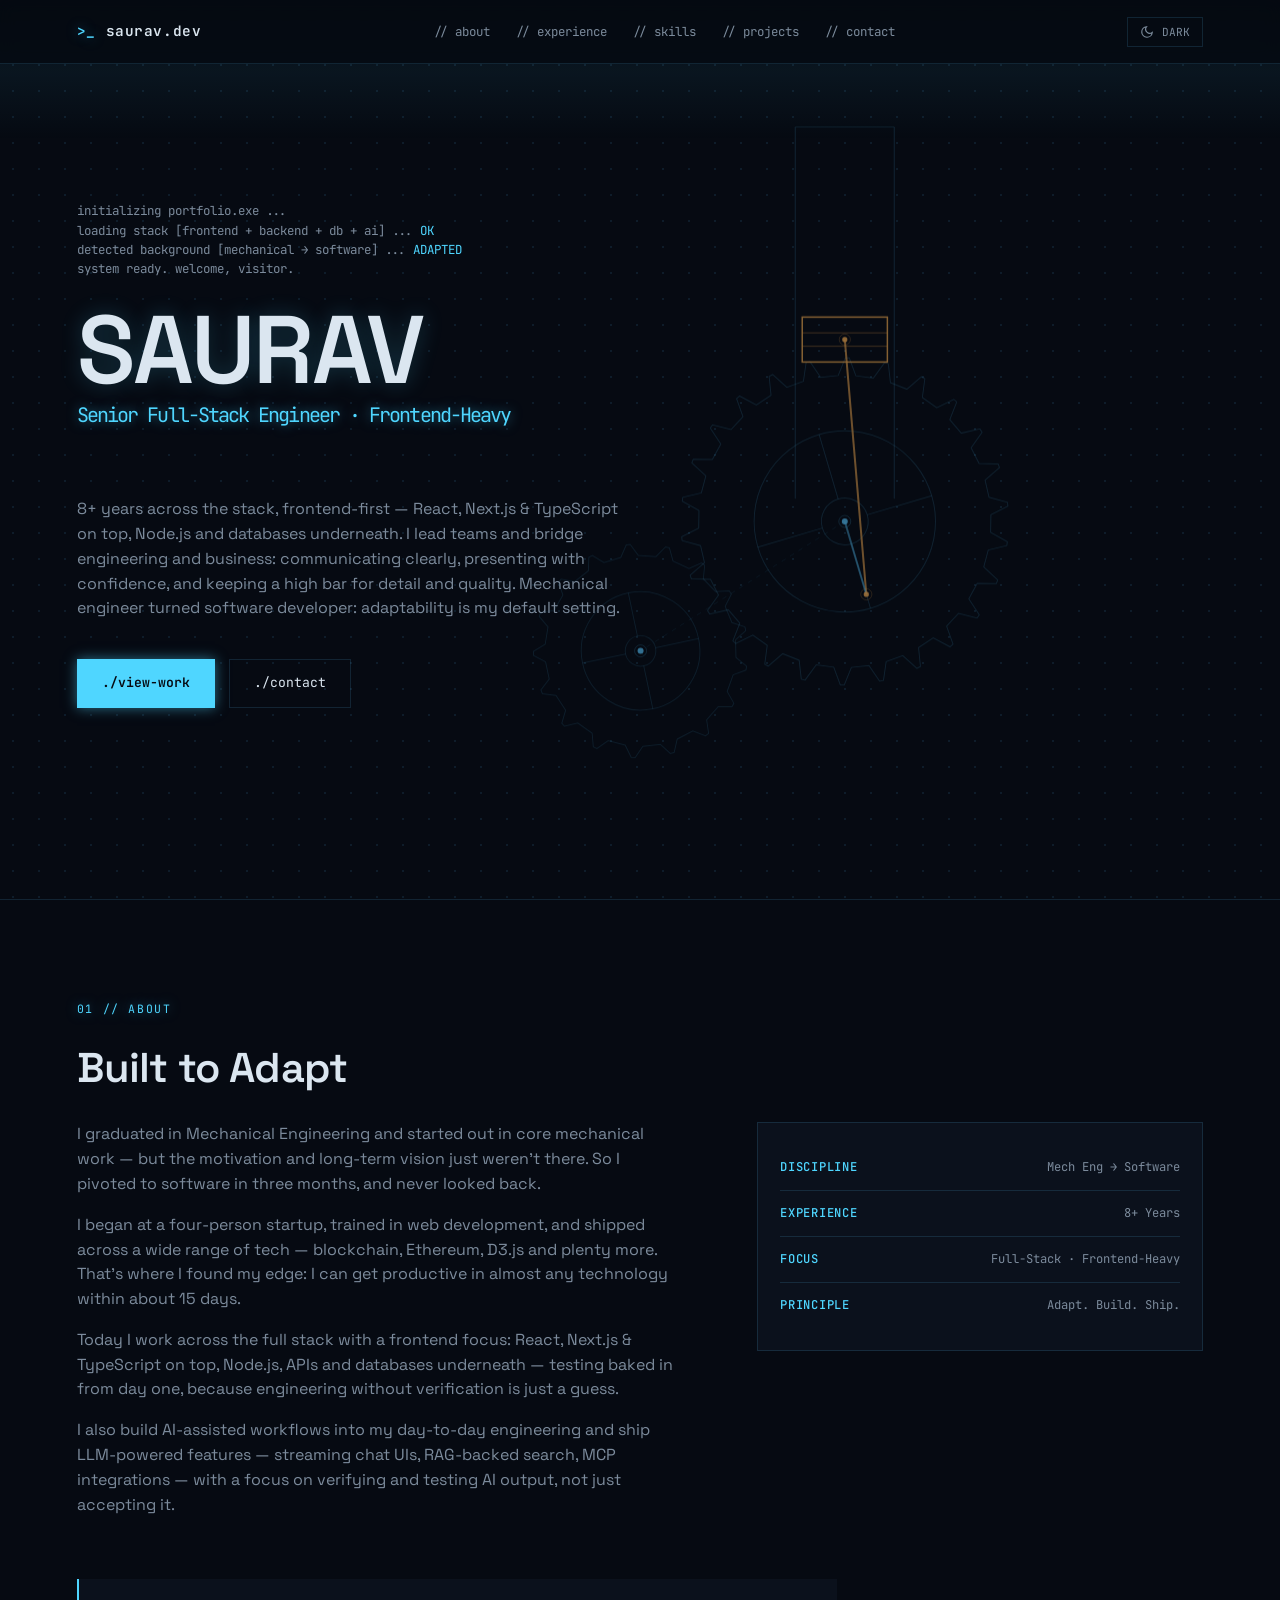
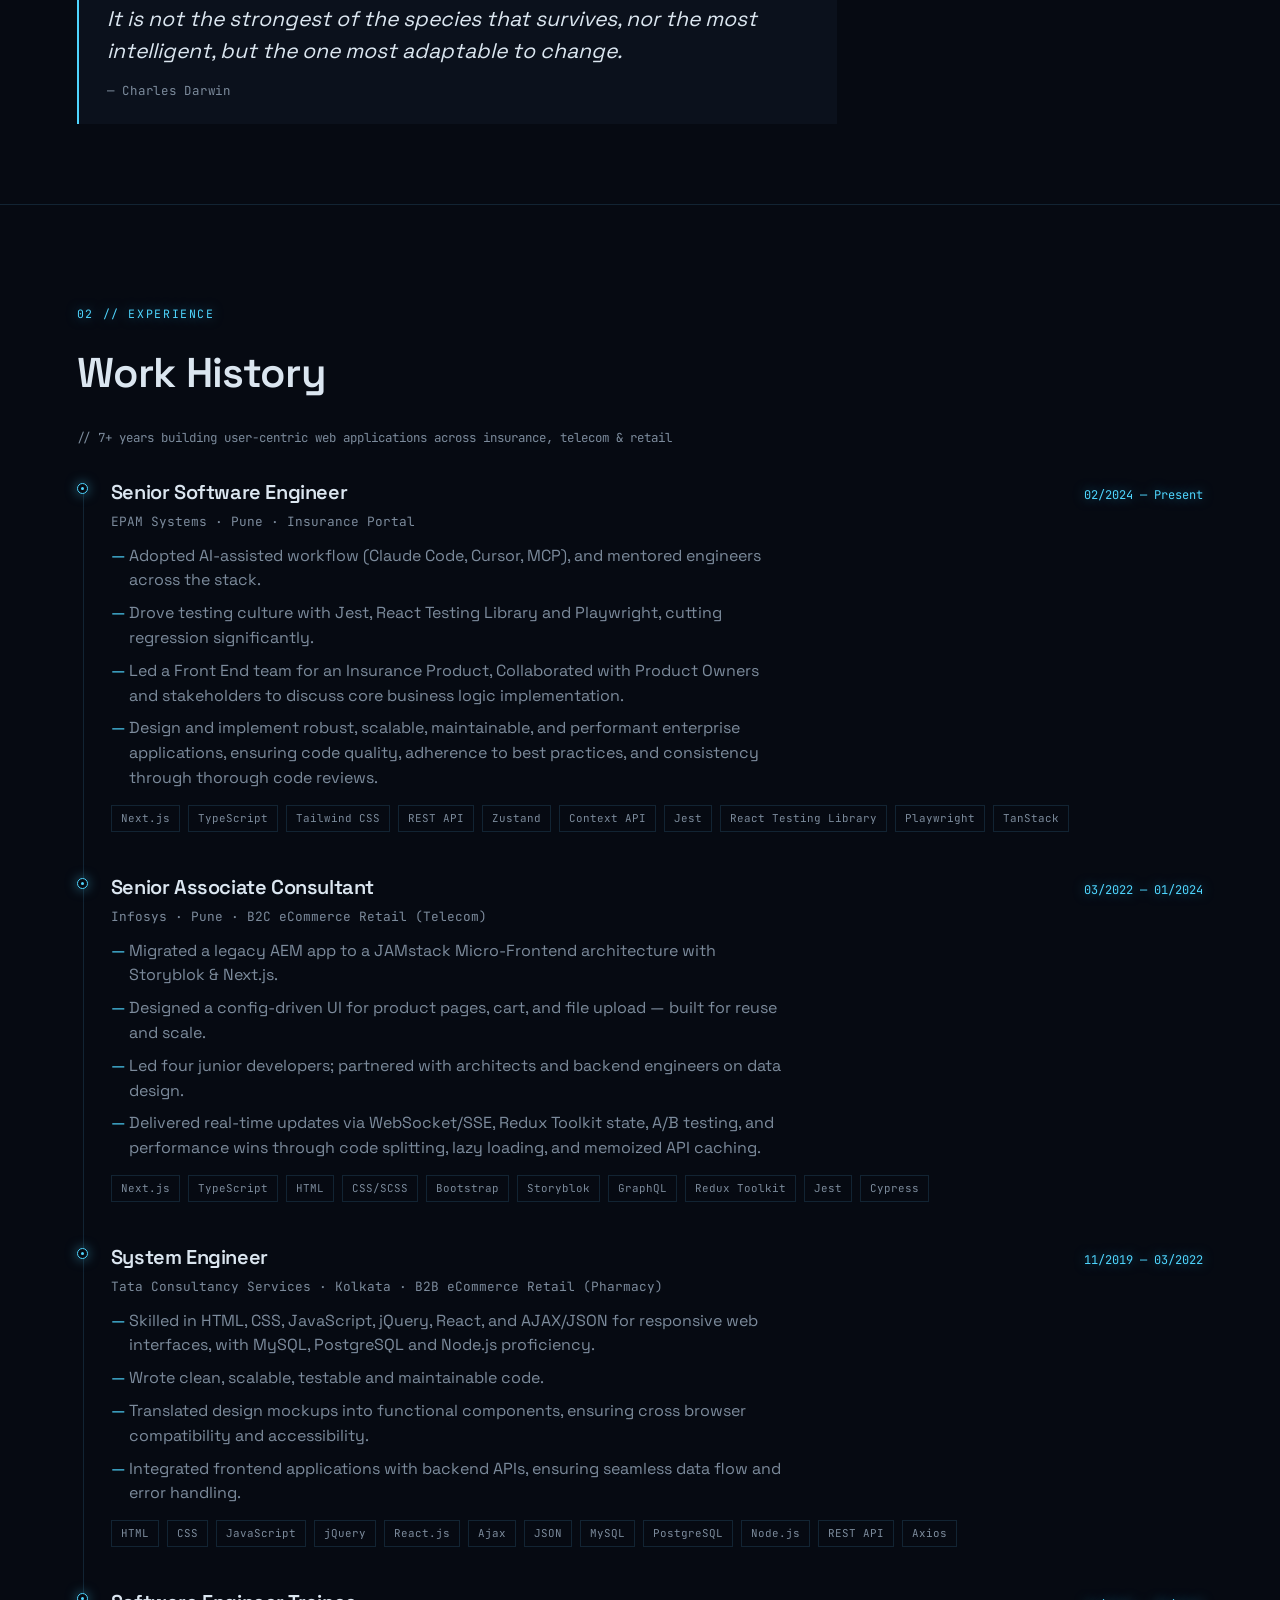
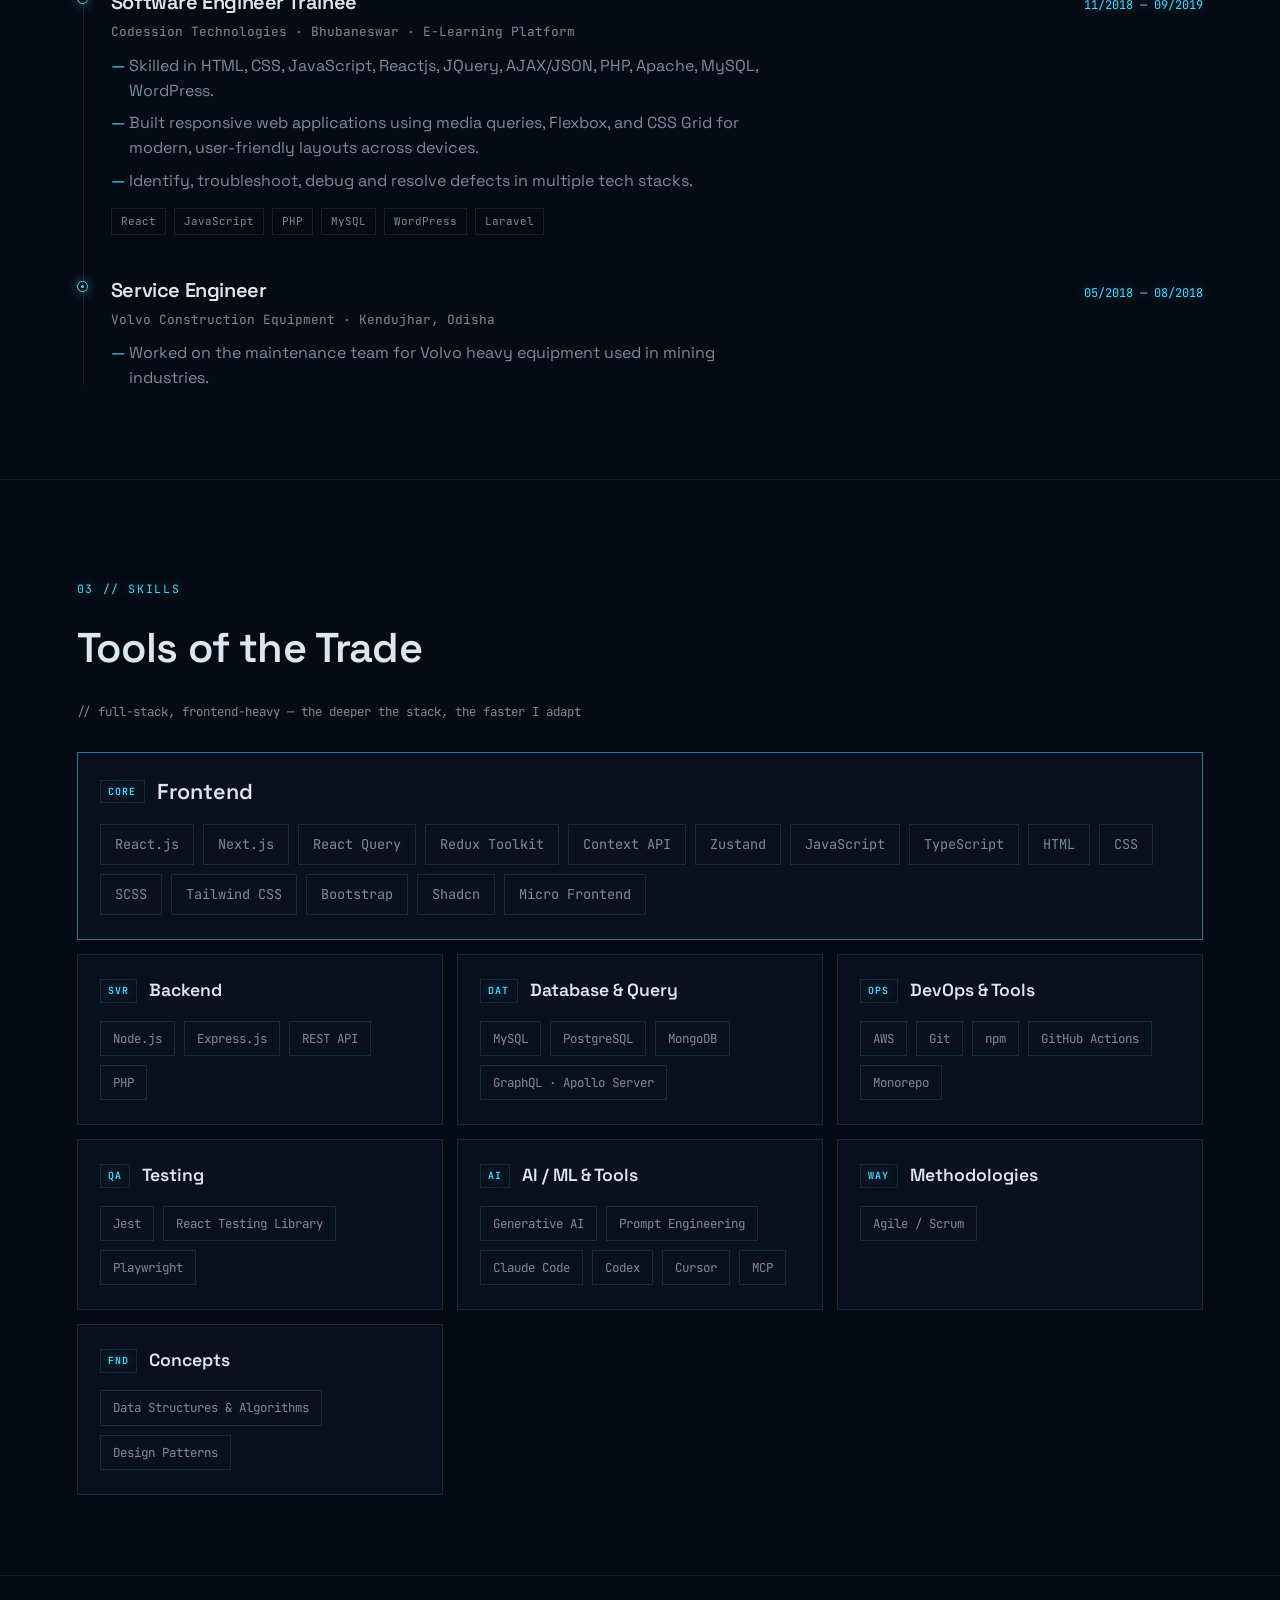
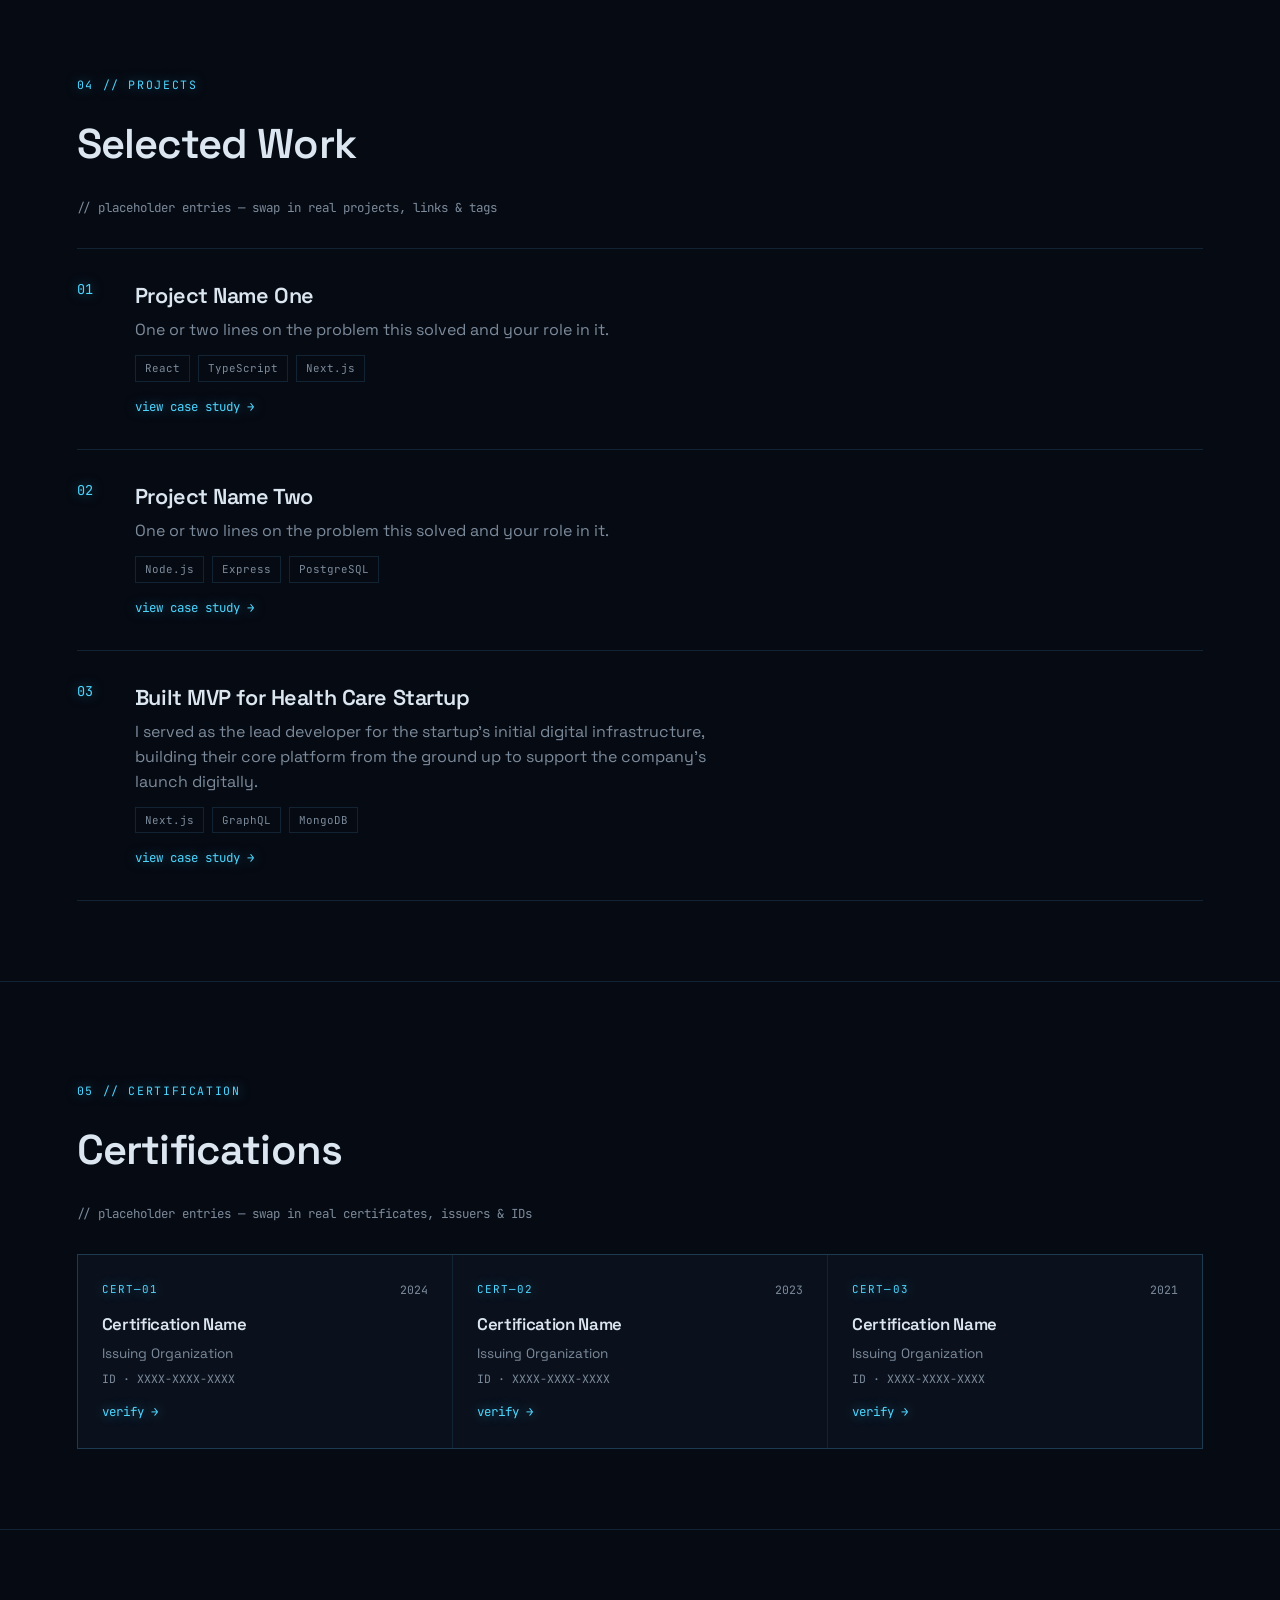
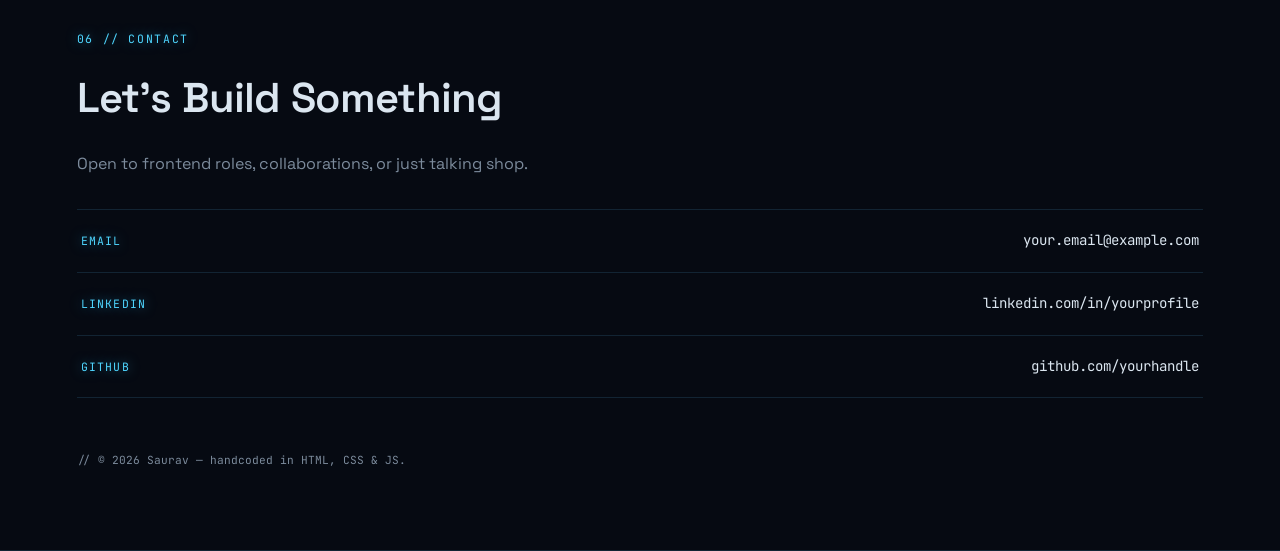
==== index.html @ 18bbf9b5 "Portfolio V2" ====
<!DOCTYPE html>
<html lang="en" data-theme="dark">
<head>
<meta charset="UTF-8">
<meta name="viewport" content="width=device-width, initial-scale=1.0">
<title>Saurav — Senior Full-Stack Engineer</title>
<link rel="preconnect" href="https://fonts.googleapis.com">
<link rel="preconnect" href="https://fonts.gstatic.com" crossorigin>
<link href="https://fonts.googleapis.com/css2?family=Space+Grotesk:wght@400;500;600;700&family=JetBrains+Mono:wght@400;500;600;700&display=swap" rel="stylesheet">
<link rel="stylesheet" href="css/main.css">
</head>
<body>

<div id="cad-grid"></div>
<div id="scanline"></div>

<div class="topbar">
  <span class="brand"><span class="prompt">&gt;_</span> saurav.dev</span>
  <nav class="nav-links">
    <a href="#about">// about</a>
    <a href="#experience">// experience</a>
    <a href="#skills">// skills</a>
    <a href="#projects">// projects</a>
    <a href="#contact">// contact</a>
  </nav>
  <div class="topbar-actions">
    <button class="nav-toggle" id="navToggle" aria-label="Open menu" aria-expanded="false">
      <span></span><span></span><span></span>
    </button>
    <button type="button" class="toggle" id="themeToggle" aria-label="Toggle theme">
      <svg class="icon moon" viewBox="0 0 24 24" fill="none" stroke="currentColor" stroke-width="2"><path d="M21 12.8A9 9 0 1 1 11.2 3 7 7 0 0 0 21 12.8z"/></svg>
      <svg class="icon sun" viewBox="0 0 24 24" fill="none" stroke="currentColor" stroke-width="2"><circle cx="12" cy="12" r="4"/><path d="M12 2v2M12 20v2M4.9 4.9l1.4 1.4M17.7 17.7l1.4 1.4M2 12h2M20 12h2M4.9 19.1l1.4-1.4M17.7 6.3l1.4-1.4"/></svg>
      <span id="themeLabel">DARK</span>
    </button>
  </div>
</div>

<main>
    <section id="hero" class="section hero">
      <canvas id="rain" aria-hidden="true"></canvas>
      <div class="boot reveal in">
        <span class="boot-line bl1">initializing portfolio.exe ...</span>
        <span class="boot-line bl2">loading stack [frontend + backend + db + ai] ... <span class="ok">OK</span></span>
        <span class="boot-line bl3">detected background [mechanical → software] ... <span class="ok">ADAPTED</span></span>
        <span class="boot-line bl4">system ready. welcome, visitor.</span>
      </div>
      <h1 class="reveal in">
        SAURAV
        <span class="role">Senior Full-Stack Engineer · Frontend-Heavy</span>
      </h1>
      <div class="hero-line reveal in cssType" aria-hidden="true">
        <span class="tw tw1">const engineer = { adaptable: true, stack: "full" };</span>
        <span class="tw tw2">from mechanical systems to software systems.</span>
        <span class="tw tw3">frontend-heavy / full-stack / built to adapt</span>
      </div>
      <p class="sr-only">Mechanical engineer turned software engineer — adaptable, full-stack, frontend-heavy.</p>
      <p class="hero-desc reveal in">
        8+ years across the stack, frontend-first — React, Next.js &amp; TypeScript on top,
        Node.js and databases underneath. I lead teams and bridge engineering and business:
        communicating clearly, presenting with confidence, and keeping a high bar for detail
        and quality. Mechanical engineer turned software developer: adaptability is my default setting.
      </p>
      <div class="actions reveal in">
        <a href="#projects" class="btn btn-solid">./view-work</a>
        <a href="#contact" class="btn btn-ghost">./contact</a>
      </div>
    </section>

    <section id="about" class="section">
      <span class="tag reveal">01 // ABOUT</span>
      <h2 class="reveal section-h">Built to Adapt</h2>
      <div class="about-grid">
        <div class="about-text reveal">
          <p>I graduated in Mechanical Engineering and started out in core mechanical work — but the motivation and long-term vision just weren't there. So I pivoted to software in three months, and never looked back.</p>
          <p>I began at a four-person startup, trained in web development, and shipped across a wide range of tech — blockchain, Ethereum, D3.js and plenty more. That's where I found my edge: I can get productive in almost any technology within about 15 days.</p>
          <p>Today I work across the full stack with a frontend focus: React, Next.js &amp; TypeScript on top, Node.js, APIs and databases underneath — testing baked in from day one, because engineering without verification is just a guess.</p>
          <p>I also build AI-assisted workflows into my day-to-day engineering and ship LLM-powered features — streaming chat UIs, RAG-backed search, MCP integrations — with a focus on verifying and testing AI output, not just accepting it.</p>
        </div>
        <div class="spec-box reveal">
          <div class="spec-row"><b>DISCIPLINE</b><span>Mech Eng → Software</span></div>
          <div class="spec-row"><b>EXPERIENCE</b><span>8+ Years</span></div>
          <div class="spec-row"><b>FOCUS</b><span>Full-Stack · Frontend-Heavy</span></div>
          <div class="spec-row"><b>PRINCIPLE</b><span>Adapt. Build. Ship.</span></div>
        </div>
      </div>
      <figure class="about-quote reveal">
        <blockquote>It is not the strongest of the species that survives, nor the most intelligent, but the one most adaptable to change.</blockquote>
        <figcaption>— Charles Darwin</figcaption>
      </figure>
    </section>

    <section id="experience" class="section">
      <span class="tag reveal">02 // EXPERIENCE</span>
      <h2 class="reveal section-h">Work History</h2>
      <p class="section-note reveal">// 7+ years building user-centric web applications across insurance, telecom &amp; retail</p>
      <div class="timeline">
        <article class="tl-item reveal">
          <div class="tl-node"></div>
          <div class="tl-head">
            <h3>Senior Software Engineer</h3>
            <span class="tl-date">02/2024 — Present</span>
          </div>
          <span class="tl-company">EPAM Systems · Pune · Insurance Portal</span>
          <ul class="tl-points">
            <li>Adopted AI-assisted workflow (Claude Code, Cursor, MCP), and mentored engineers across the stack.</li>
            <li>Drove testing culture with Jest, React Testing Library and Playwright, cutting regression significantly.</li>
            <li>Led a Front End team for an Insurance Product, Collaborated with Product Owners and stakeholders to discuss core business logic implementation.</li>
            <li>Design and implement robust, scalable, maintainable, and performant enterprise applications, ensuring code quality, adherence to best practices, and consistency through thorough code reviews.</li>
          </ul>
          <div class="chips">
            <span>Next.js</span><span>TypeScript</span><span>Tailwind CSS</span><span>REST API</span><span>Zustand</span><span>Context API</span><span>Jest</span><span>React Testing Library</span><span>Playwright</span><span>TanStack</span>
          </div>
        </article>
        <article class="tl-item reveal">
          <div class="tl-node"></div>
          <div class="tl-head">
            <h3>Senior Associate Consultant</h3>
            <span class="tl-date">03/2022 — 01/2024</span>
          </div>
          <span class="tl-company">Infosys · Pune · B2C eCommerce Retail (Telecom)</span>
          <ul class="tl-points">
            <li>Migrated a legacy AEM app to a JAMstack Micro-Frontend architecture with Storyblok &amp; Next.js.</li>
            <li>Designed a config-driven UI for product pages, cart, and file upload — built for reuse and scale.</li>
            <li>Led four junior developers; partnered with architects and backend engineers on data design.</li>
            <li>Delivered real-time updates via WebSocket/SSE, Redux Toolkit state, A/B testing, and performance wins through code splitting, lazy loading, and memoized API caching.</li>
          </ul>
          <div class="chips">
            <span>Next.js</span><span>TypeScript</span><span>HTML</span><span>CSS/SCSS</span><span>Bootstrap</span><span>Storyblok</span><span>GraphQL</span><span>Redux Toolkit</span><span>Jest</span><span>Cypress</span>
          </div>
        </article>
        <article class="tl-item reveal">
          <div class="tl-node"></div>
          <div class="tl-head">
            <h3>System Engineer</h3>
            <span class="tl-date">11/2019 — 03/2022</span>
          </div>
          <span class="tl-company">Tata Consultancy Services · Kolkata · B2B eCommerce Retail (Pharmacy)</span>
          <ul class="tl-points">
            <li>Skilled in HTML, CSS, JavaScript, jQuery, React, and AJAX/JSON for responsive web interfaces, with MySQL, PostgreSQL and Node.js proficiency.</li>
            <li>Wrote clean, scalable, testable and maintainable code.</li>
            <li>Translated design mockups into functional components, ensuring cross browser compatibility and accessibility.</li>
            <li>Integrated frontend applications with backend APIs, ensuring seamless data flow and error handling.</li>
          </ul>
          <div class="chips">
            <span>HTML</span><span>CSS</span><span>JavaScript</span><span>jQuery</span><span>React.js</span><span>Ajax</span><span>JSON</span><span>MySQL</span><span>PostgreSQL</span><span>Node.js</span><span>REST API</span><span>Axios</span>
          </div>
        </article>
        <article class="tl-item reveal">
          <div class="tl-node"></div>
          <div class="tl-head">
            <h3>Software Engineer Trainee</h3>
            <span class="tl-date">11/2018 — 09/2019</span>
          </div>
          <span class="tl-company">Codession Technologies · Bhubaneswar · E-Learning Platform</span>
          <ul class="tl-points">
            <li>Skilled in HTML, CSS, JavaScript, Reactjs, JQuery, AJAX/JSON, PHP, Apache, MySQL, WordPress.</li>
            <li>Built responsive web applications using media queries, Flexbox, and CSS Grid for modern, user-friendly layouts across devices.</li>
            <li>Identify, troubleshoot, debug and resolve defects in multiple tech stacks.</li>
          </ul>
          <div class="chips">
            <span>React</span><span>JavaScript</span><span>PHP</span><span>MySQL</span><span>WordPress</span><span>Laravel</span>
          </div>
        </article>
        <article class="tl-item reveal">
          <div class="tl-node"></div>
          <div class="tl-head">
            <h3>Service Engineer</h3>
            <span class="tl-date">05/2018 — 08/2018</span>
          </div>
          <span class="tl-company">Volvo Construction Equipment · Kendujhar, Odisha</span>
          <ul class="tl-points">
            <li>Worked on the maintenance team for Volvo heavy equipment used in mining industries.</li>
          </ul>
        </article>
      </div>
    </section>

    <section id="skills" class="section">
      <span class="tag reveal">03 // SKILLS</span>
      <h2 class="reveal section-h">Tools of the Trade</h2>
      <p class="section-note reveal">// full-stack, frontend-heavy — the deeper the stack, the faster I adapt</p>
      <div class="cat cat-featured reveal">
        <div class="cat-label"><span class="cat-tag">CORE</span>Frontend</div>
        <div class="cat-chips">
          <span>React.js</span><span>Next.js</span><span>React Query</span><span>Redux Toolkit</span><span>Context API</span><span>Zustand</span>
          <span>JavaScript</span><span>TypeScript</span><span>HTML</span><span>CSS</span><span>SCSS</span><span>Tailwind CSS</span><span>Bootstrap</span><span>Shadcn</span><span>Micro Frontend</span>
        </div>
      </div>
      <div class="cat-grid">
        <div class="cat reveal">
          <div class="cat-label"><span class="cat-tag">SVR</span>Backend</div>
          <div class="cat-chips"><span>Node.js</span><span>Express.js</span><span>REST API</span><span>PHP</span></div>
        </div>
        <div class="cat reveal">
          <div class="cat-label"><span class="cat-tag">DAT</span>Database &amp; Query</div>
          <div class="cat-chips"><span>MySQL</span><span>PostgreSQL</span><span>MongoDB</span><span>GraphQL · Apollo Server</span></div>
        </div>
        <div class="cat reveal">
          <div class="cat-label"><span class="cat-tag">OPS</span>DevOps &amp; Tools</div>
          <div class="cat-chips"><span>AWS</span><span>Git</span><span>npm</span><span>GitHub Actions</span><span>Monorepo</span></div>
        </div>
        <div class="cat reveal">
          <div class="cat-label"><span class="cat-tag">QA</span>Testing</div>
          <div class="cat-chips"><span>Jest</span><span>React Testing Library</span><span>Playwright</span></div>
        </div>
        <div class="cat reveal">
          <div class="cat-label"><span class="cat-tag">AI</span>AI / ML &amp; Tools</div>
          <div class="cat-chips"><span>Generative AI</span><span>Prompt Engineering</span><span>Claude Code</span><span>Codex</span><span>Cursor</span><span>MCP</span></div>
        </div>
        <div class="cat reveal">
          <div class="cat-label"><span class="cat-tag">WAY</span>Methodologies</div>
          <div class="cat-chips"><span>Agile / Scrum</span></div>
        </div>
        <div class="cat reveal">
          <div class="cat-label"><span class="cat-tag">FND</span>Concepts</div>
          <div class="cat-chips"><span>Data Structures &amp; Algorithms</span><span>Design Patterns</span></div>
        </div>
      </div>
    </section>

    <section id="projects" class="section">
      <span class="tag reveal">04 // PROJECTS</span>
      <h2 class="reveal section-h">Selected Work</h2>
      <p class="section-note reveal">// placeholder entries — swap in real projects, links &amp; tags</p>
      <div class="proj-list">
        <article class="proj reveal">
          <span class="num">01</span>
          <div>
            <h3>Project Name One</h3>
            <p>One or two lines on the problem this solved and your role in it.</p>
            <div class="chips"><span>React</span><span>TypeScript</span><span>Next.js</span></div>
            <a href="#" class="proj-link">view case study →</a>
          </div>
        </article>
        <article class="proj reveal">
          <span class="num">02</span>
          <div>
            <h3>Project Name Two</h3>
            <p>One or two lines on the problem this solved and your role in it.</p>
            <div class="chips"><span>Node.js</span><span>Express</span><span>PostgreSQL</span></div>
            <a href="#" class="proj-link">view case study →</a>
          </div>
        </article>
        <article class="proj reveal">
          <span class="num">03</span>
          <div>
            <h3>Built MVP for Health Care Startup</h3>
            <p>I served as the lead developer for the startup’s initial digital infrastructure, building their core platform from the ground up to support the company’s launch digitally.</p>
            <div class="chips"><span>Next.js</span><span>GraphQL</span><span>MongoDB</span></div>
            <a href="projects/healthcare-mvp.html" class="proj-link">view case study →</a>
          </div>
        </article>
      </div>
    </section>

    <section id="certification" class="section">
      <span class="tag reveal">05 // CERTIFICATION</span>
      <h2 class="reveal section-h">Certifications</h2>
      <p class="section-note reveal">// placeholder entries — swap in real certificates, issuers &amp; IDs</p>
      <div class="cert-grid">
        <article class="cert reveal">
          <div class="cert-top"><span class="cert-tag">CERT—01</span><span class="cert-year">2024</span></div>
          <h3>Certification Name</h3>
          <p class="cert-issuer">Issuing Organization</p>
          <p class="cert-id">ID · XXXX-XXXX-XXXX</p>
          <a href="#" class="proj-link">verify →</a>
        </article>
        <article class="cert reveal">
          <div class="cert-top"><span class="cert-tag">CERT—02</span><span class="cert-year">2023</span></div>
          <h3>Certification Name</h3>
          <p class="cert-issuer">Issuing Organization</p>
          <p class="cert-id">ID · XXXX-XXXX-XXXX</p>
          <a href="#" class="proj-link">verify →</a>
        </article>
        <article class="cert reveal">
          <div class="cert-top"><span class="cert-tag">CERT—03</span><span class="cert-year">2021</span></div>
          <h3>Certification Name</h3>
          <p class="cert-issuer">Issuing Organization</p>
          <p class="cert-id">ID · XXXX-XXXX-XXXX</p>
          <a href="#" class="proj-link">verify →</a>
        </article>
      </div>
    </section>

    <section id="contact" class="section">
      <span class="tag reveal">06 // CONTACT</span>
      <h2 class="reveal section-h">Let's Build Something</h2>
      <p class="hero-desc reveal" style="max-width:none;">Open to frontend roles, collaborations, or just talking shop.</p>
      <div class="contact-list">
        <a href="mailto:your.email@example.com" class="c-link reveal"><span class="lbl">EMAIL</span><span class="val">your.email@example.com</span></a>
        <a href="#" class="c-link reveal"><span class="lbl">LINKEDIN</span><span class="val">linkedin.com/in/yourprofile</span></a>
        <a href="#" class="c-link reveal"><span class="lbl">GITHUB</span><span class="val">github.com/yourhandle</span></a>
      </div>
      <div class="footer reveal">// © 2026 Saurav — handcoded in HTML, CSS &amp; JS.</div>
    </section>
</main>

<script src="js/theme-toggle.js"></script>
<script src="js/canvas/kinematic-bg.js"></script>
<script type="module" src="js/main.js"></script>
</body>
</html>
---- css/main.css ----
@import url('base/variables.css');
@import url('base/reset.css');
@import url('base/typography.css');
@import url('effects/background.css');
@import url('layout/topbar.css');
@import url('components/theme-toggle.css');
@import url('layout/section.css');
@import url('sections/hero.css');
@import url('components/buttons.css');
@import url('sections/about.css');
@import url('components/cards.css');
@import url('components/chips.css');
@import url('components/timeline.css');
@import url('sections/projects.css');
@import url('sections/case-study.css');
@import url('sections/contact.css');
@import url('effects/reveal.css');
@import url('utilities/accessibility.css');
@import url('utilities/reduced-motion.css');
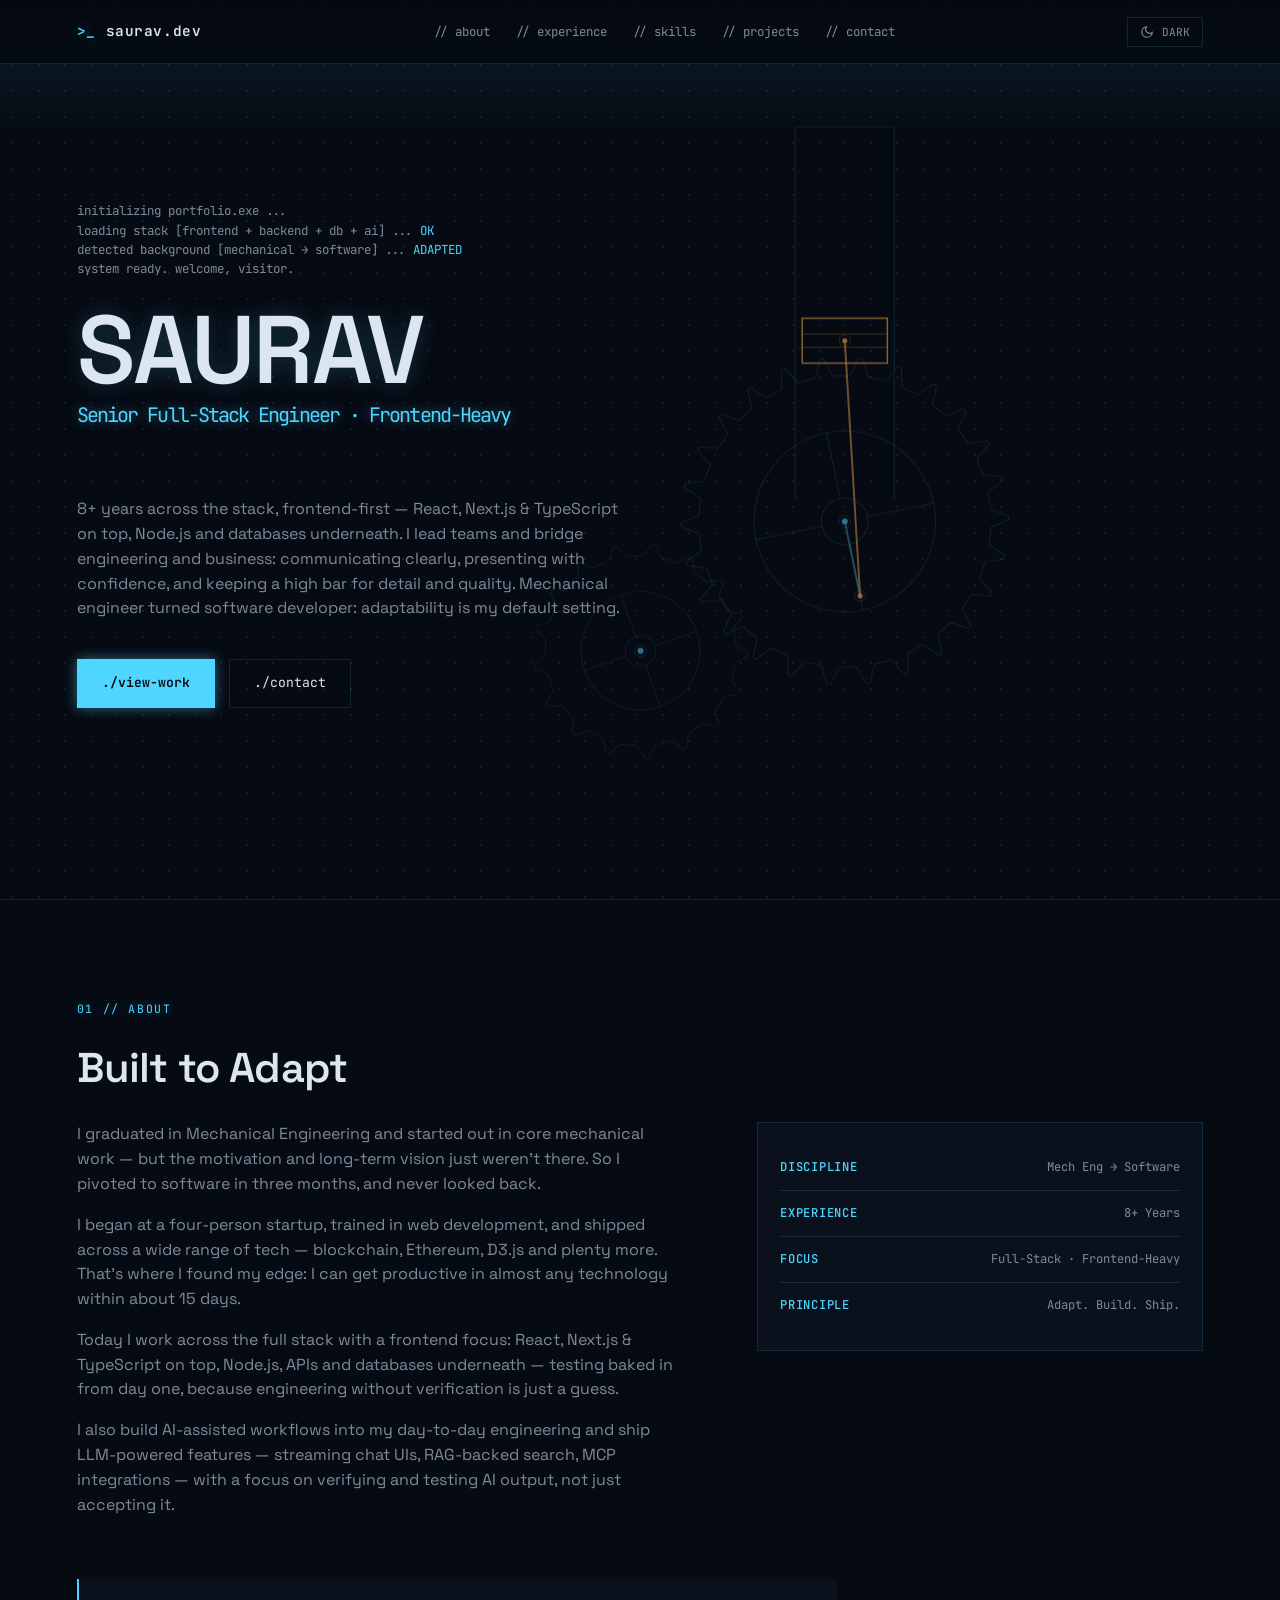
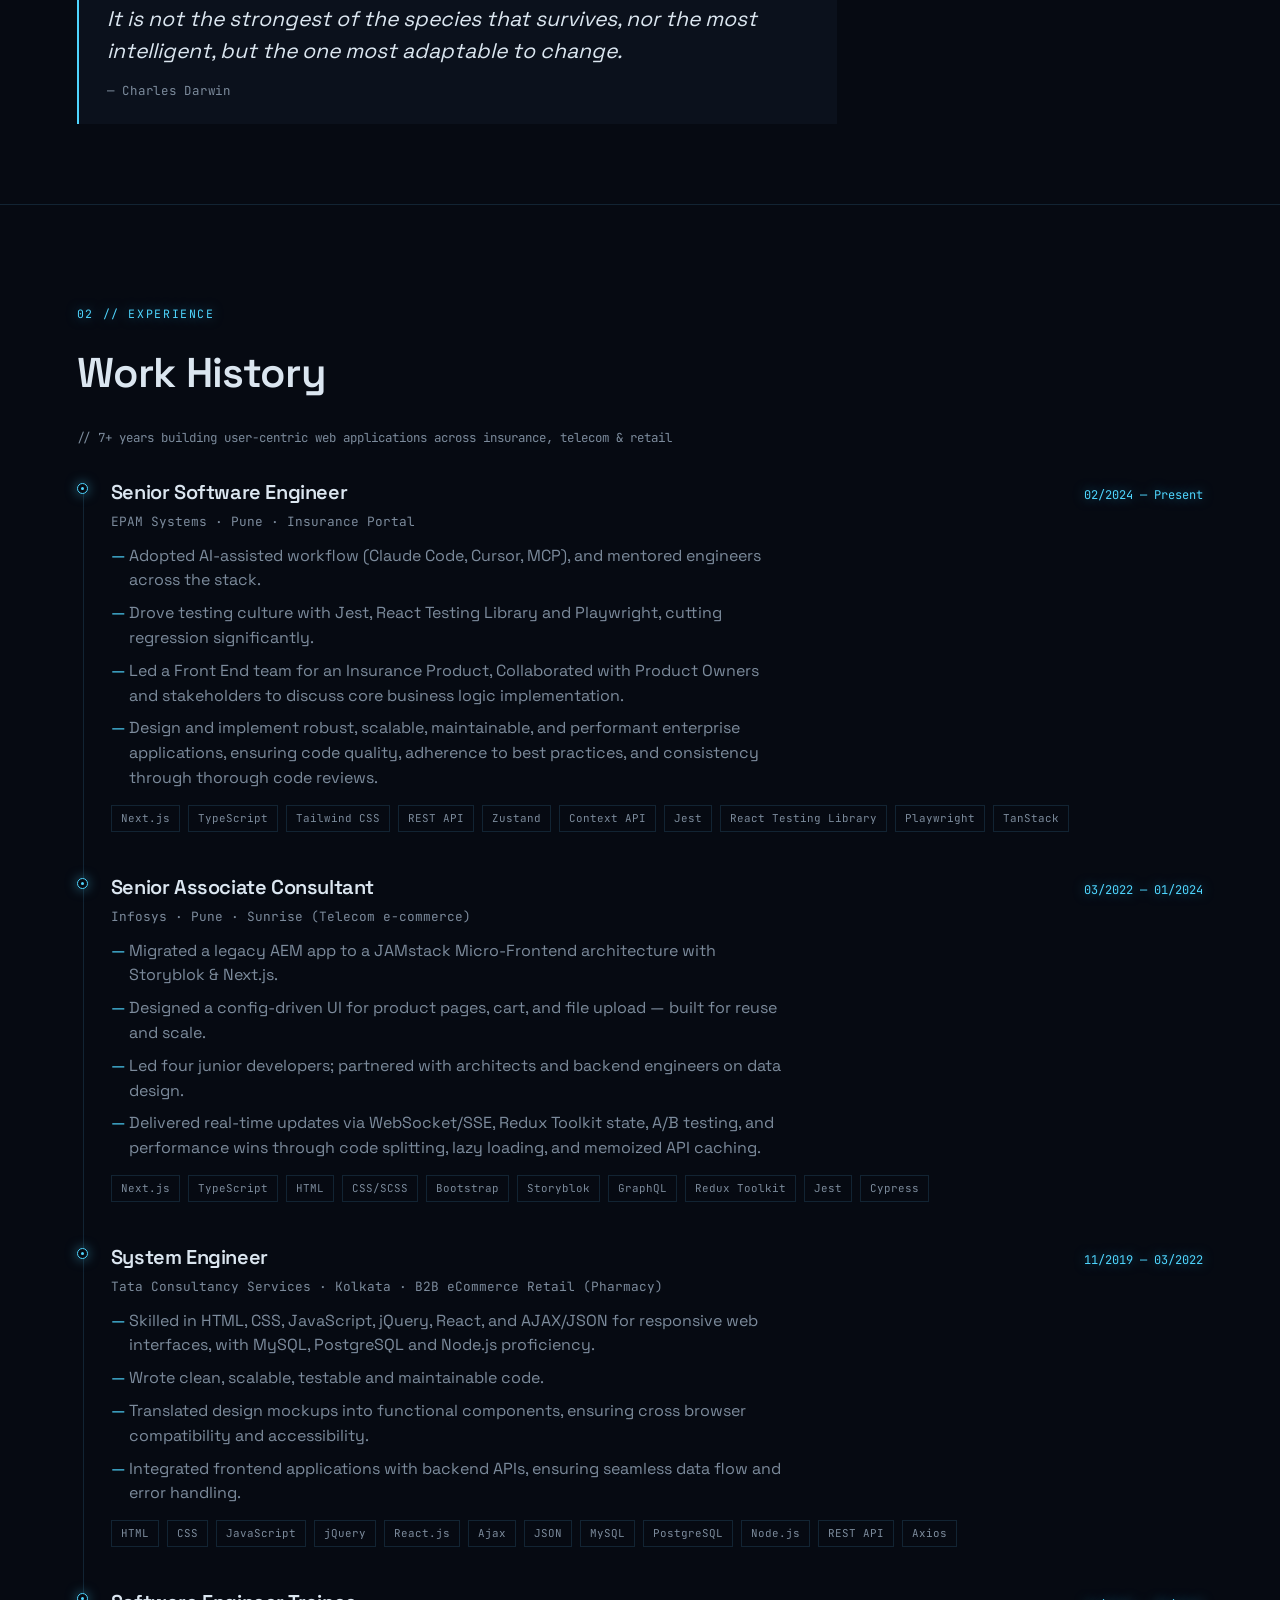
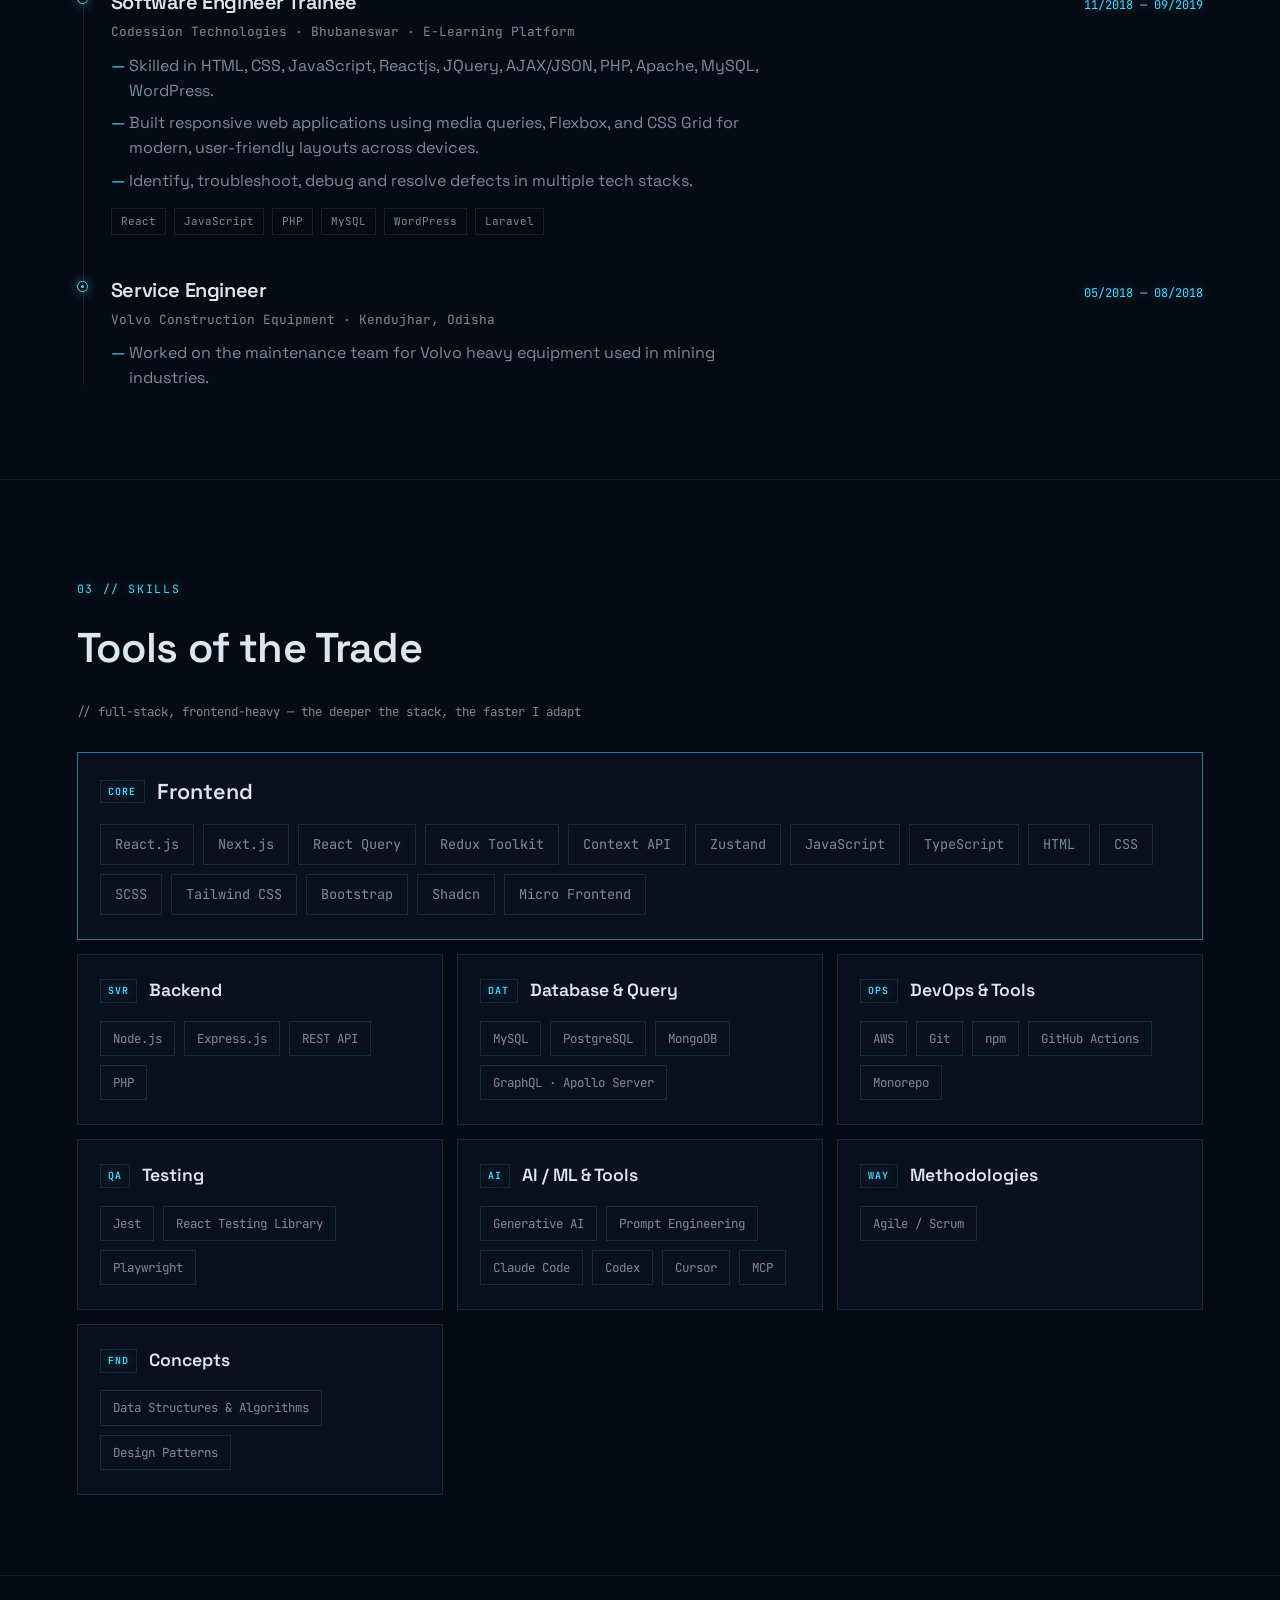
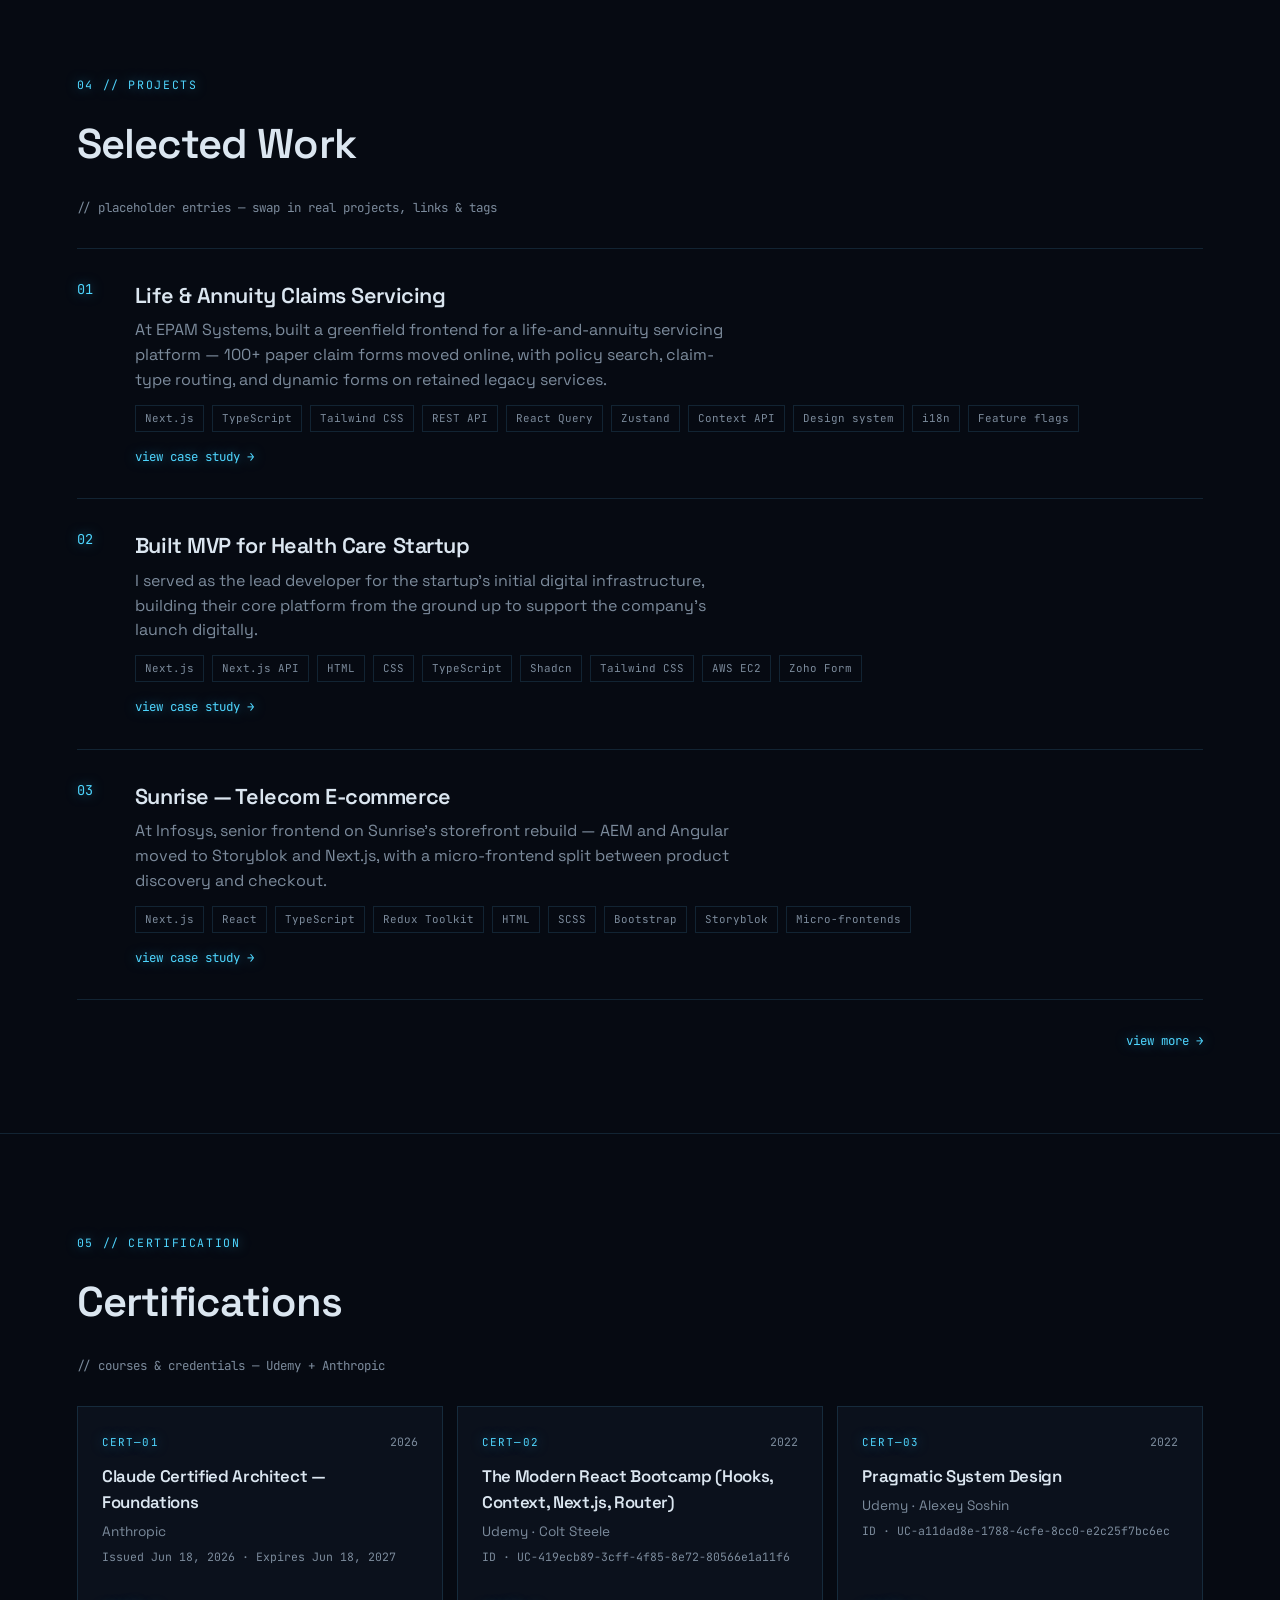
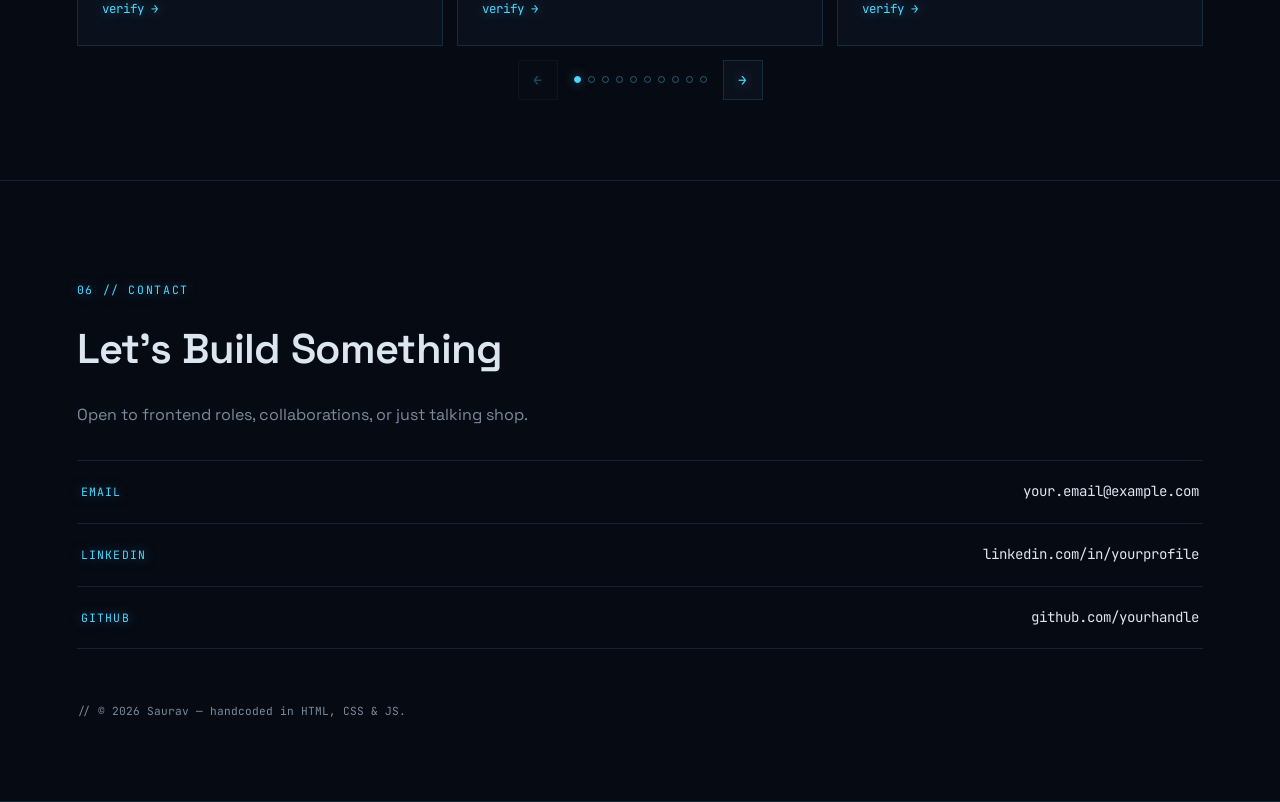
==== commit 2c876e43: "index file sync" ====
--- a/index.html
+++ b/index.html
@@ -117,7 +117,7 @@
             <h3>Senior Associate Consultant</h3>
             <span class="tl-date">03/2022 — 01/2024</span>
           </div>
-          <span class="tl-company">Infosys · Pune · B2C eCommerce Retail (Telecom)</span>
+          <span class="tl-company">Infosys · Pune · Sunrise (Telecom e-commerce)</span>
           <ul class="tl-points">
             <li>Migrated a legacy AEM app to a JAMstack Micro-Frontend architecture with Storyblok &amp; Next.js.</li>
             <li>Designed a config-driven UI for product pages, cart, and file upload — built for reuse and scale.</li>
@@ -226,59 +226,120 @@
         <article class="proj reveal">
           <span class="num">01</span>
           <div>
-            <h3>Project Name One</h3>
-            <p>One or two lines on the problem this solved and your role in it.</p>
-            <div class="chips"><span>React</span><span>TypeScript</span><span>Next.js</span></div>
-            <a href="#" class="proj-link">view case study →</a>
+            <h3>Life &amp; Annuity Claims Servicing</h3>
+            <p>At EPAM Systems, built a greenfield frontend for a life-and-annuity servicing platform — 100+ paper claim forms moved online, with policy search, claim-type routing, and dynamic forms on retained legacy services.</p>
+            <div class="chips"><span>Next.js</span><span>TypeScript</span><span>Tailwind CSS</span><span>REST API</span><span>React Query</span><span>Zustand</span><span>Context API</span><span>Design system</span><span>i18n</span><span>Feature flags</span></div>
+            <a href="projects/insurance-product.html" class="proj-link">view case study →</a>
           </div>
         </article>
         <article class="proj reveal">
           <span class="num">02</span>
           <div>
-            <h3>Project Name Two</h3>
-            <p>One or two lines on the problem this solved and your role in it.</p>
-            <div class="chips"><span>Node.js</span><span>Express</span><span>PostgreSQL</span></div>
-            <a href="#" class="proj-link">view case study →</a>
+            <h3>Built MVP for Health Care Startup</h3>
+            <p>I served as the lead developer for the startup’s initial digital infrastructure, building their core platform from the ground up to support the company’s launch digitally.</p>
+            <div class="chips"><span>Next.js</span><span>Next.js API</span><span>HTML</span><span>CSS</span><span>TypeScript</span><span>Shadcn</span><span>Tailwind CSS</span><span>AWS EC2</span><span>Zoho Form</span></div>
+            <a href="projects/healthcare-mvp.html" class="proj-link">view case study →</a>
           </div>
         </article>
         <article class="proj reveal">
           <span class="num">03</span>
           <div>
-            <h3>Built MVP for Health Care Startup</h3>
-            <p>I served as the lead developer for the startup’s initial digital infrastructure, building their core platform from the ground up to support the company’s launch digitally.</p>
-            <div class="chips"><span>Next.js</span><span>GraphQL</span><span>MongoDB</span></div>
-            <a href="projects/healthcare-mvp.html" class="proj-link">view case study →</a>
-          </div>
-        </article>
-      </div>
+            <h3>Sunrise — Telecom E-commerce</h3>
+            <p>At Infosys, senior frontend on Sunrise’s storefront rebuild — AEM and Angular moved to Storyblok and Next.js, with a micro-frontend split between product discovery and checkout.</p>
+            <div class="chips"><span>Next.js</span><span>React</span><span>TypeScript</span><span>Redux Toolkit</span><span>HTML</span><span>SCSS</span><span>Bootstrap</span><span>Storyblok</span><span>Micro-frontends</span></div>
+            <a href="projects/telecom-ecommerce.html" class="proj-link">view case study →</a>
+          </div>
+        </article>
+      </div>
+      <p class="proj-more reveal">
+        <a href="projects/index.html" class="proj-link">view more →</a>
+      </p>
     </section>
 
     <section id="certification" class="section">
       <span class="tag reveal">05 // CERTIFICATION</span>
       <h2 class="reveal section-h">Certifications</h2>
-      <p class="section-note reveal">// placeholder entries — swap in real certificates, issuers &amp; IDs</p>
-      <div class="cert-grid">
-        <article class="cert reveal">
-          <div class="cert-top"><span class="cert-tag">CERT—01</span><span class="cert-year">2024</span></div>
-          <h3>Certification Name</h3>
-          <p class="cert-issuer">Issuing Organization</p>
-          <p class="cert-id">ID · XXXX-XXXX-XXXX</p>
-          <a href="#" class="proj-link">verify →</a>
-        </article>
-        <article class="cert reveal">
-          <div class="cert-top"><span class="cert-tag">CERT—02</span><span class="cert-year">2023</span></div>
-          <h3>Certification Name</h3>
-          <p class="cert-issuer">Issuing Organization</p>
-          <p class="cert-id">ID · XXXX-XXXX-XXXX</p>
-          <a href="#" class="proj-link">verify →</a>
-        </article>
-        <article class="cert reveal">
-          <div class="cert-top"><span class="cert-tag">CERT—03</span><span class="cert-year">2021</span></div>
-          <h3>Certification Name</h3>
-          <p class="cert-issuer">Issuing Organization</p>
-          <p class="cert-id">ID · XXXX-XXXX-XXXX</p>
-          <a href="#" class="proj-link">verify →</a>
-        </article>
+      <p class="section-note reveal">// courses &amp; credentials — Udemy + Anthropic</p>
+      <div class="cert-carousel" aria-roledescription="carousel" aria-label="Certifications">
+        <div class="cert-viewport">
+        <div class="cert-track" data-cert-track>
+        <article class="cert">
+          <div class="cert-top"><span class="cert-tag">CERT—01</span><span class="cert-year">2026</span></div>
+          <h3>Claude Certified Architect — Foundations</h3>
+          <p class="cert-issuer">Anthropic</p>
+          <p class="cert-id">Issued Jun 18, 2026 · Expires Jun 18, 2027</p>
+          <a href="https://www.credly.com/badges/82d3380e-e6d1-4d17-af7b-3b9e4d574b1d" class="proj-link" target="_blank" rel="noopener noreferrer">verify →</a>
+        </article>
+        <article class="cert">
+          <div class="cert-top"><span class="cert-tag">CERT—02</span><span class="cert-year">2022</span></div>
+          <h3>The Modern React Bootcamp (Hooks, Context, Next.js, Router)</h3>
+          <p class="cert-issuer">Udemy · Colt Steele</p>
+          <p class="cert-id">ID · UC-419ecb89-3cff-4f85-8e72-80566e1a11f6</p>
+          <a href="https://ude.my/UC-419ecb89-3cff-4f85-8e72-80566e1a11f6" class="proj-link" target="_blank" rel="noopener noreferrer">verify →</a>
+        </article>
+        <article class="cert">
+          <div class="cert-top"><span class="cert-tag">CERT—03</span><span class="cert-year">2022</span></div>
+          <h3>Pragmatic System Design</h3>
+          <p class="cert-issuer">Udemy · Alexey Soshin</p>
+          <p class="cert-id">ID · UC-a11dad8e-1788-4cfe-8cc0-e2c25f7bc6ec</p>
+          <a href="https://ude.my/UC-a11dad8e-1788-4cfe-8cc0-e2c25f7bc6ec" class="proj-link" target="_blank" rel="noopener noreferrer">verify →</a>
+        </article>
+        <article class="cert">
+          <div class="cert-top"><span class="cert-tag">CERT—04</span><span class="cert-year">2021</span></div>
+          <h3>Learn C++ Programming — Beginner to Advance — Deep Dive in C++</h3>
+          <p class="cert-issuer">Udemy · Abdul Bari</p>
+          <p class="cert-id">ID · UC-375c9621-916f-43a3-b6fa-f6c12175e676</p>
+          <a href="https://ude.my/UC-375c9621-916f-43a3-b6fa-f6c12175e676" class="proj-link" target="_blank" rel="noopener noreferrer">verify →</a>
+        </article>
+        <article class="cert">
+          <div class="cert-top"><span class="cert-tag">CERT—05</span><span class="cert-year">2021</span></div>
+          <h3>GitHub Ultimate: Master Git and GitHub — Beginner to Expert</h3>
+          <p class="cert-issuer">Udemy · Jason Taylor</p>
+          <p class="cert-id">ID · UC-652a2df8-de61-4250-a37e-f3aa37bf5faa</p>
+          <a href="https://ude.my/UC-652a2df8-de61-4250-a37e-f3aa37bf5faa" class="proj-link" target="_blank" rel="noopener noreferrer">verify →</a>
+        </article>
+        <article class="cert">
+          <div class="cert-top"><span class="cert-tag">CERT—06</span><span class="cert-year">2020</span></div>
+          <h3>Advanced CSS and Sass: Flexbox, Grid, Animations and More!</h3>
+          <p class="cert-issuer">Udemy · Jonas Schmedtmann</p>
+          <p class="cert-id">ID · UC-0311fc4a-bf69-47b2-9e97-9755060ffe40</p>
+          <a href="https://ude.my/UC-0311fc4a-bf69-47b2-9e97-9755060ffe40" class="proj-link" target="_blank" rel="noopener noreferrer">verify →</a>
+        </article>
+        <article class="cert">
+          <div class="cert-top"><span class="cert-tag">CERT—07</span><span class="cert-year">2020</span></div>
+          <h3>Build Responsive Real-World Websites with HTML5 and CSS3</h3>
+          <p class="cert-issuer">Udemy · Jonas Schmedtmann</p>
+          <p class="cert-id">ID · UC-18b35a98-af37-4a22-bab9-03a23d37f66c</p>
+          <a href="https://ude.my/UC-18b35a98-af37-4a22-bab9-03a23d37f66c" class="proj-link" target="_blank" rel="noopener noreferrer">verify →</a>
+        </article>
+        <article class="cert">
+          <div class="cert-top"><span class="cert-tag">CERT—08</span><span class="cert-year">2020</span></div>
+          <h3>SDLC Overview — Software Development Life Cycle</h3>
+          <p class="cert-issuer">Udemy · Ram sf</p>
+          <p class="cert-id">ID · UC-7a7e4f7b-ad9c-4271-9598-e129d67b2d3c</p>
+          <a href="https://ude.my/UC-7a7e4f7b-ad9c-4271-9598-e129d67b2d3c" class="proj-link" target="_blank" rel="noopener noreferrer">verify →</a>
+        </article>
+        <article class="cert">
+          <div class="cert-top"><span class="cert-tag">CERT—09</span><span class="cert-year">2020</span></div>
+          <h3>Blockchain and Bitcoin Fundamentals</h3>
+          <p class="cert-issuer">Udemy · George Levy</p>
+          <p class="cert-id">ID · UC-bf6e354a-0fdd-4a36-8da3-e388ed21b083</p>
+          <a href="https://ude.my/UC-bf6e354a-0fdd-4a36-8da3-e388ed21b083" class="proj-link" target="_blank" rel="noopener noreferrer">verify →</a>
+        </article>
+        <article class="cert">
+          <div class="cert-top"><span class="cert-tag">CERT—10</span><span class="cert-year">2019</span></div>
+          <h3>Learn PHP 7 This Way to Rise Above &amp; Beyond Competition!</h3>
+          <p class="cert-issuer">Udemy · Vladimir Grankin</p>
+          <p class="cert-id">ID · UC-DDZ1IMGT</p>
+          <a href="https://ude.my/UC-DDZ1IMGT" class="proj-link" target="_blank" rel="noopener noreferrer">verify →</a>
+        </article>
+        </div>
+        </div>
+        <div class="cert-nav">
+          <button type="button" class="cert-btn" id="certPrev" data-cert-prev aria-label="Previous certificate">←</button>
+          <div class="cert-dots" data-cert-dots></div>
+          <button type="button" class="cert-btn" id="certNext" data-cert-next aria-label="Next certificate">→</button>
+        </div>
       </div>
     </section>
 
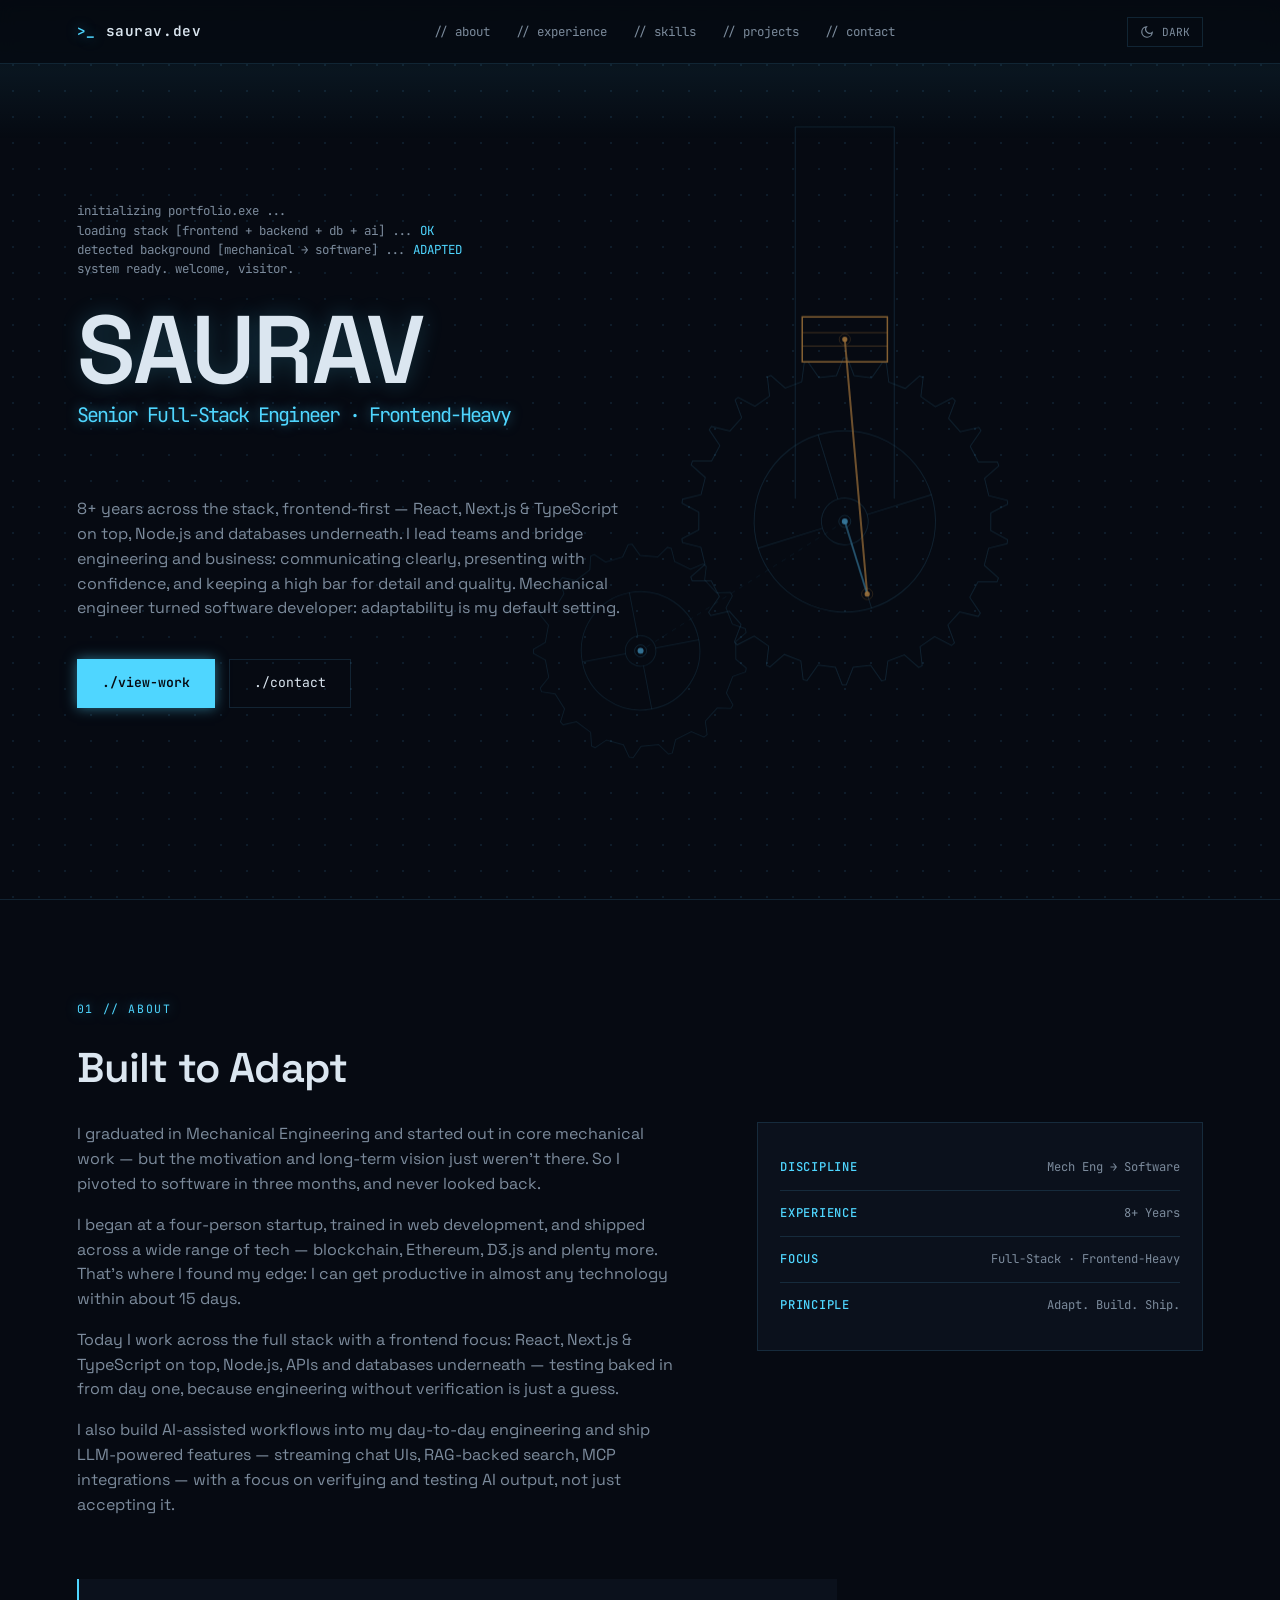
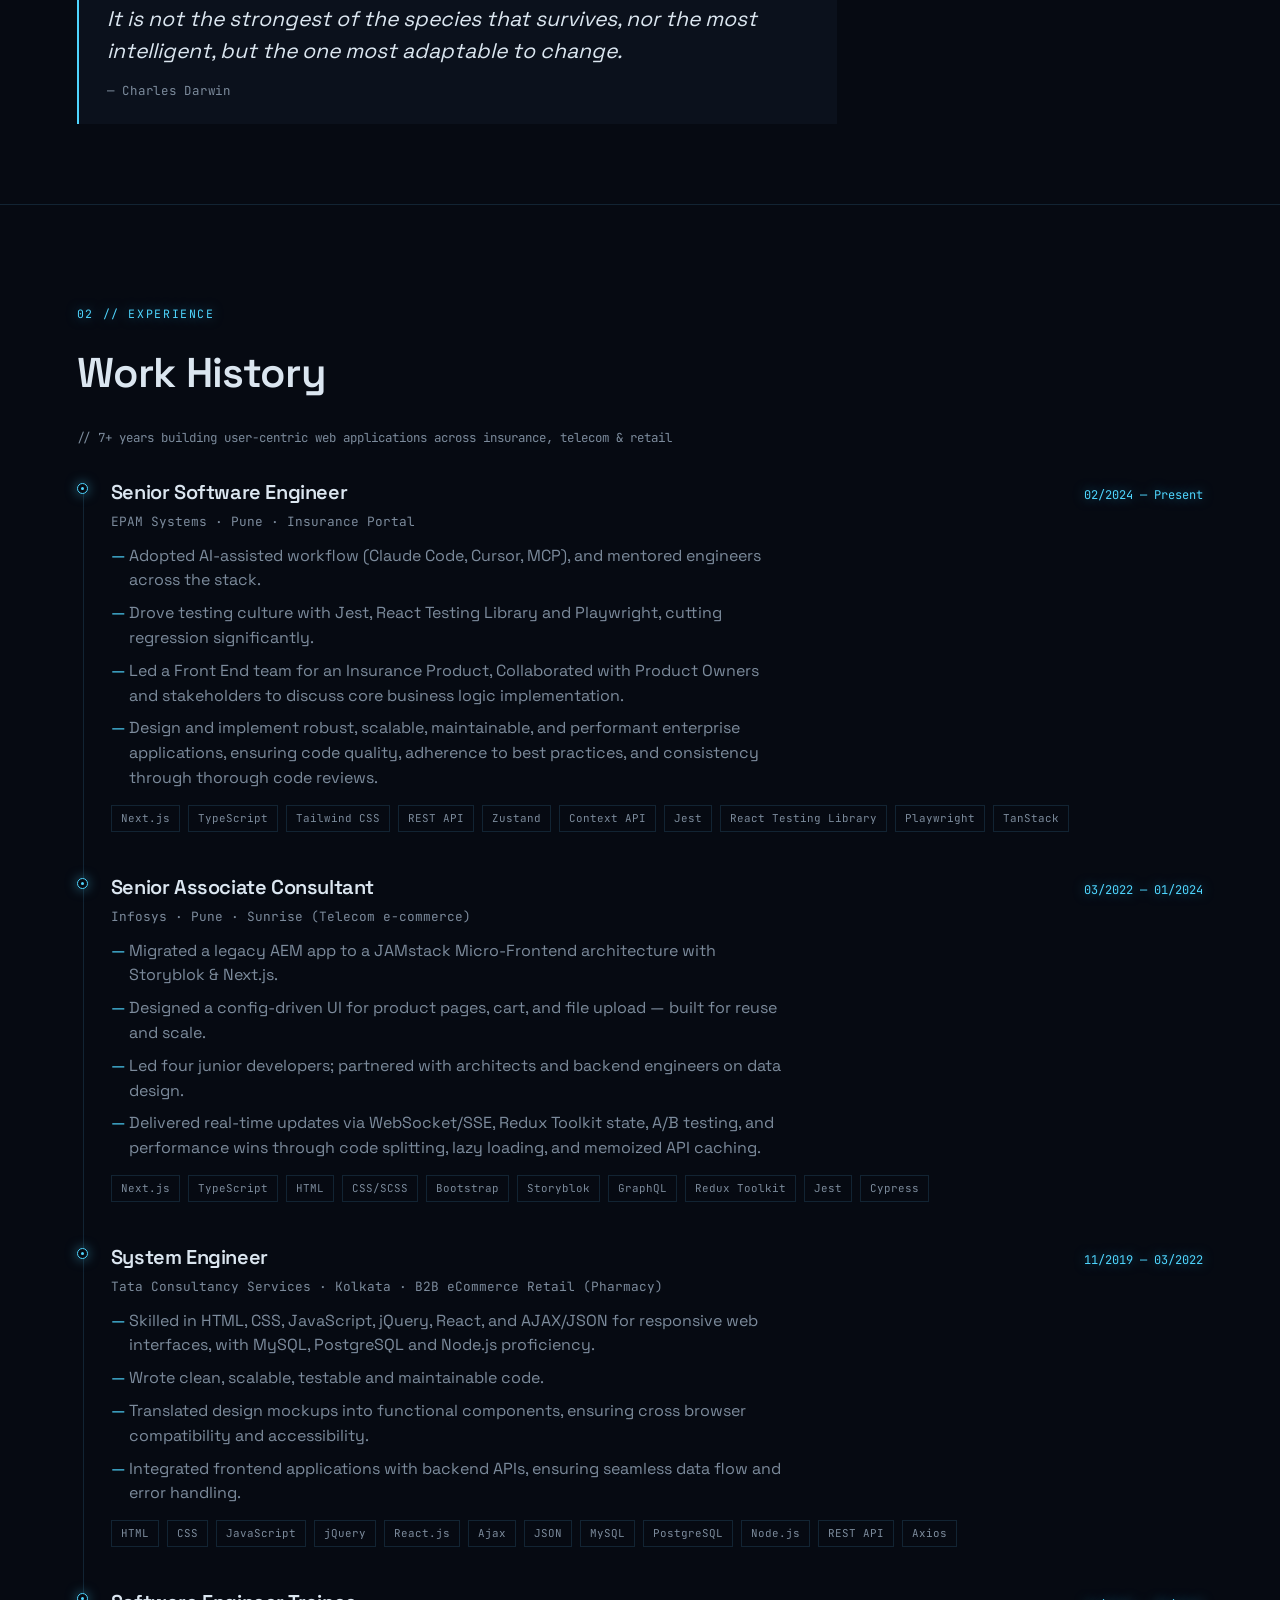
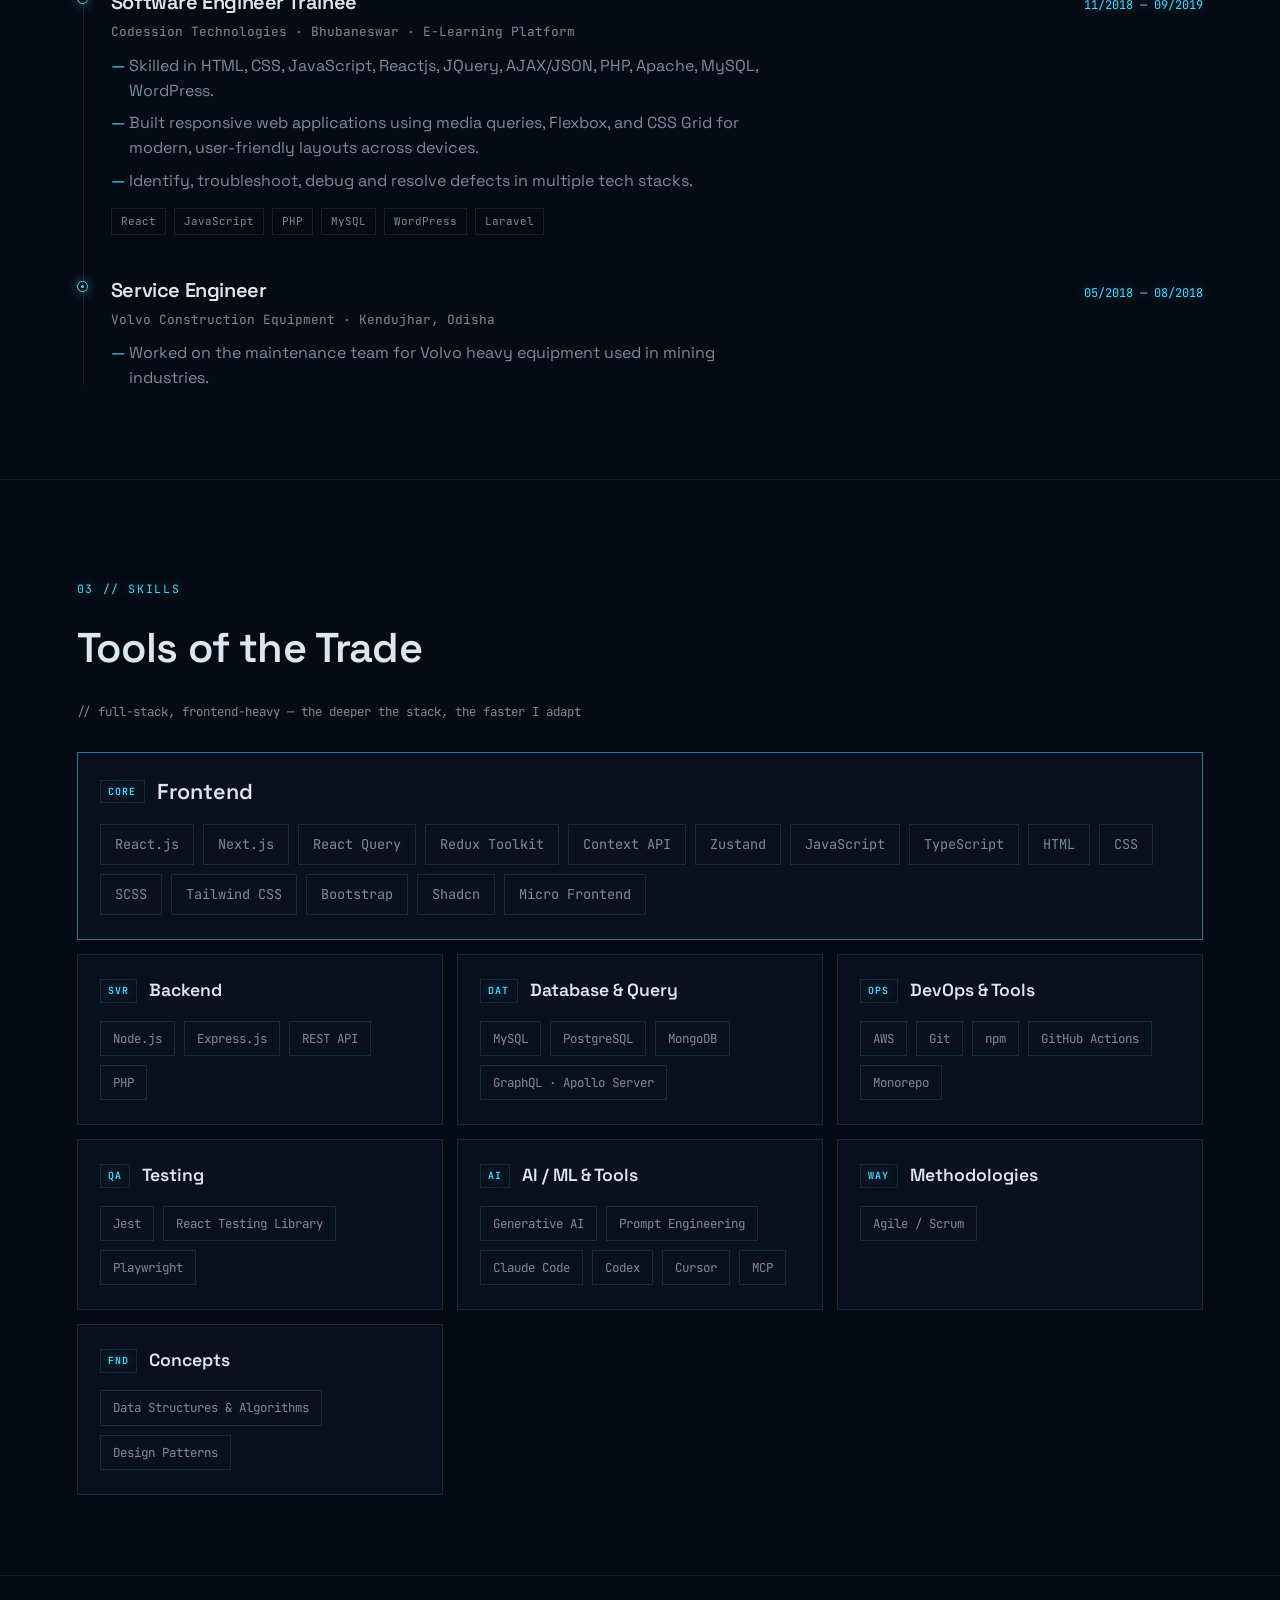
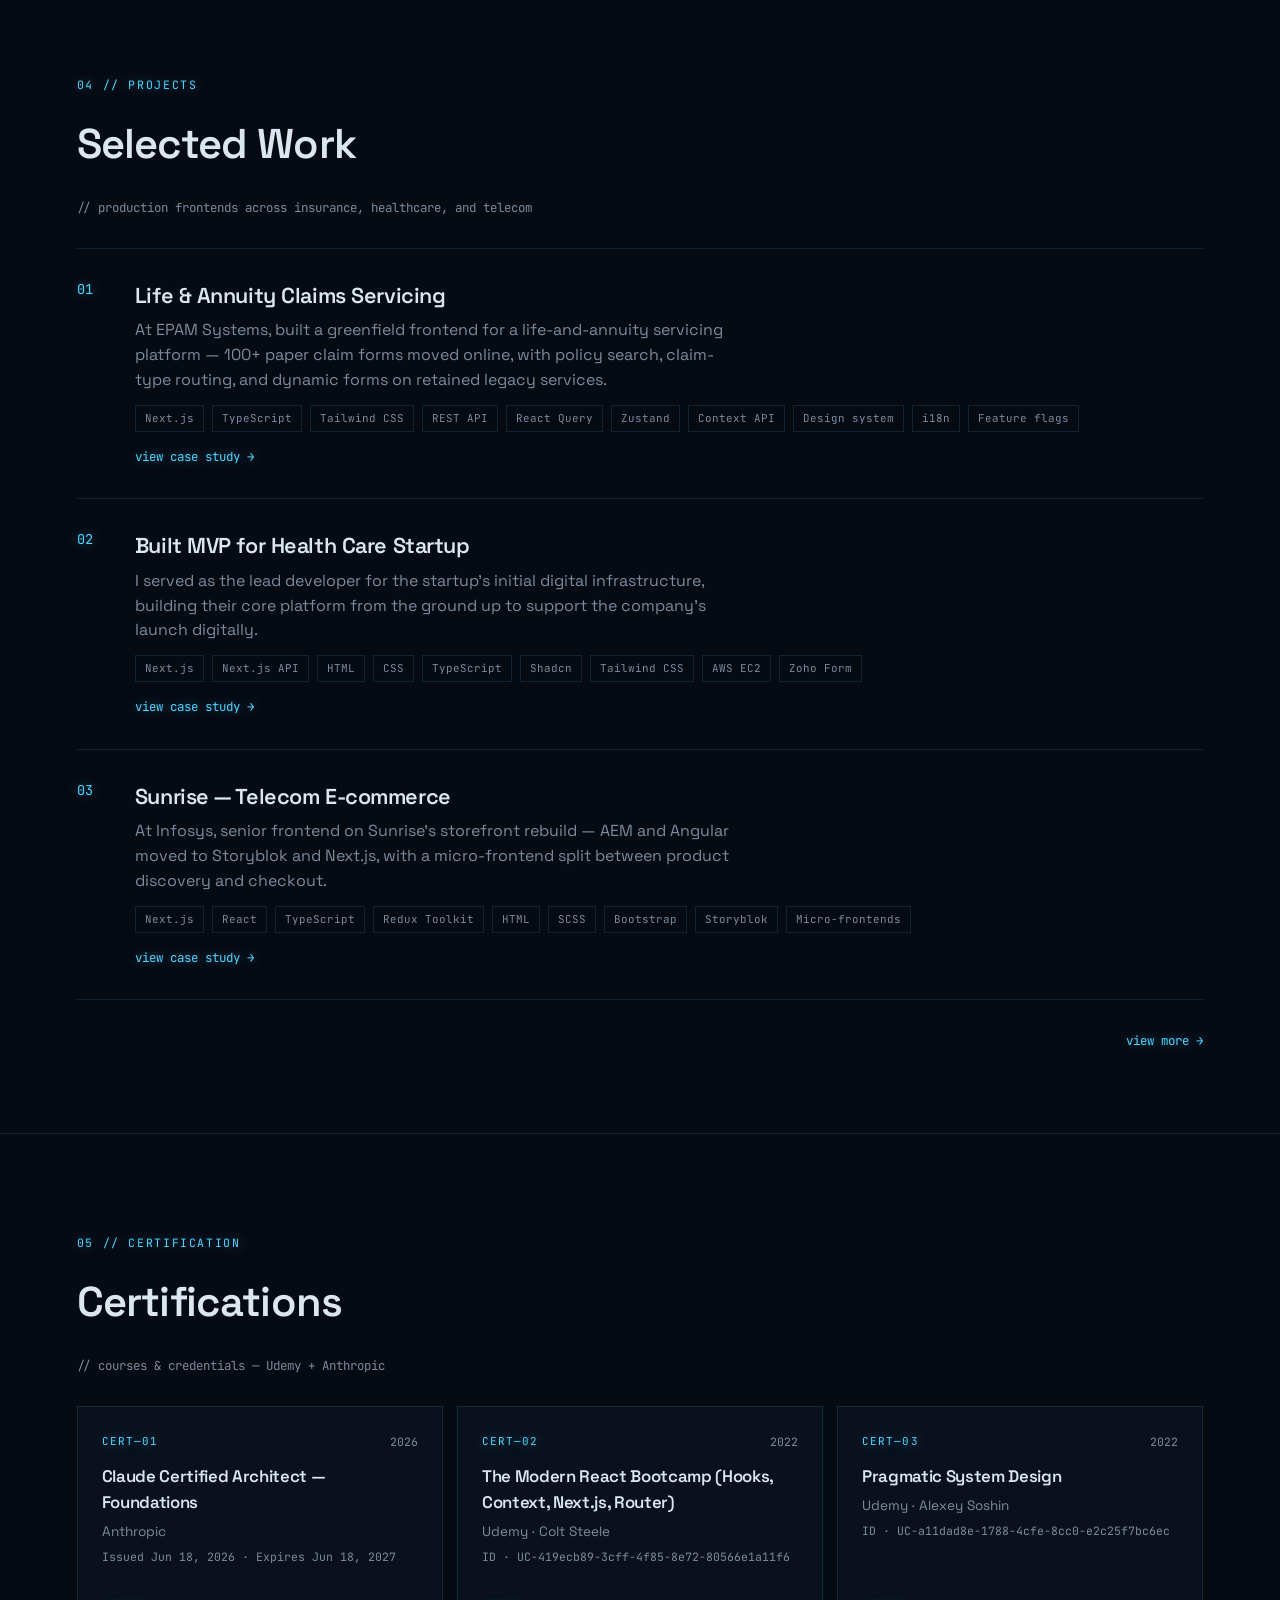
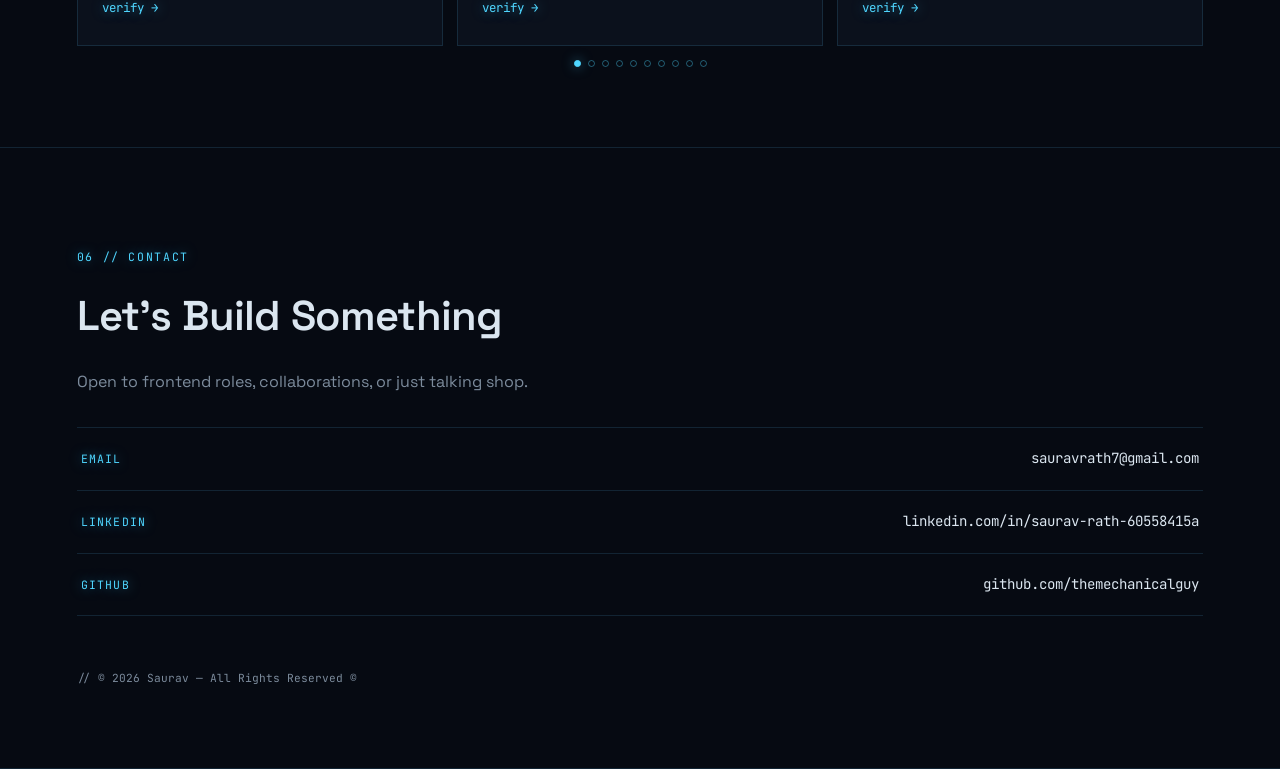
==== commit 957e01ff: "updated" ====
--- a/index.html
+++ b/index.html
@@ -4,6 +4,9 @@
 <meta charset="UTF-8">
 <meta name="viewport" content="width=device-width, initial-scale=1.0">
 <title>Saurav — Senior Full-Stack Engineer</title>
+<link rel="icon" href="favicon.svg" type="image/svg+xml">
+<link rel="icon" href="apple-touch-icon.png" type="image/png">
+<link rel="apple-touch-icon" href="apple-touch-icon.png">
 <link rel="preconnect" href="https://fonts.googleapis.com">
 <link rel="preconnect" href="https://fonts.gstatic.com" crossorigin>
 <link href="https://fonts.googleapis.com/css2?family=Space+Grotesk:wght@400;500;600;700&family=JetBrains+Mono:wght@400;500;600;700&display=swap" rel="stylesheet">
@@ -221,7 +224,7 @@
     <section id="projects" class="section">
       <span class="tag reveal">04 // PROJECTS</span>
       <h2 class="reveal section-h">Selected Work</h2>
-      <p class="section-note reveal">// placeholder entries — swap in real projects, links &amp; tags</p>
+      <p class="section-note reveal">// production frontends across insurance, healthcare, and telecom</p>
       <div class="proj-list">
         <article class="proj reveal">
           <span class="num">01</span>
@@ -261,7 +264,7 @@
       <h2 class="reveal section-h">Certifications</h2>
       <p class="section-note reveal">// courses &amp; credentials — Udemy + Anthropic</p>
       <div class="cert-carousel" aria-roledescription="carousel" aria-label="Certifications">
-        <div class="cert-viewport">
+        <div class="cert-viewport" tabindex="0">
         <div class="cert-track" data-cert-track>
         <article class="cert">
           <div class="cert-top"><span class="cert-tag">CERT—01</span><span class="cert-year">2026</span></div>
@@ -336,9 +339,7 @@
         </div>
         </div>
         <div class="cert-nav">
-          <button type="button" class="cert-btn" id="certPrev" data-cert-prev aria-label="Previous certificate">←</button>
           <div class="cert-dots" data-cert-dots></div>
-          <button type="button" class="cert-btn" id="certNext" data-cert-next aria-label="Next certificate">→</button>
         </div>
       </div>
     </section>
@@ -348,11 +349,11 @@
       <h2 class="reveal section-h">Let's Build Something</h2>
       <p class="hero-desc reveal" style="max-width:none;">Open to frontend roles, collaborations, or just talking shop.</p>
       <div class="contact-list">
-        <a href="mailto:your.email@example.com" class="c-link reveal"><span class="lbl">EMAIL</span><span class="val">your.email@example.com</span></a>
-        <a href="#" class="c-link reveal"><span class="lbl">LINKEDIN</span><span class="val">linkedin.com/in/yourprofile</span></a>
-        <a href="#" class="c-link reveal"><span class="lbl">GITHUB</span><span class="val">github.com/yourhandle</span></a>
-      </div>
-      <div class="footer reveal">// © 2026 Saurav — handcoded in HTML, CSS &amp; JS.</div>
+        <a href="mailto:sauravrath7@gmail.com" class="c-link reveal"><span class="lbl">EMAIL</span><span class="val">sauravrath7@gmail.com</span></a>
+        <a href="https://www.linkedin.com/in/saurav-rath-60558415a/" class="c-link reveal" target="_blank" rel="noopener noreferrer"><span class="lbl">LINKEDIN</span><span class="val">linkedin.com/in/saurav-rath-60558415a</span></a>
+        <a href="https://github.com/themechanicalguy" class="c-link reveal" target="_blank" rel="noopener noreferrer"><span class="lbl">GITHUB</span><span class="val">github.com/themechanicalguy</span></a>
+      </div>
+      <div class="footer reveal">// © 2026 Saurav — All Rights Reserved ©</div>
     </section>
 </main>
 
